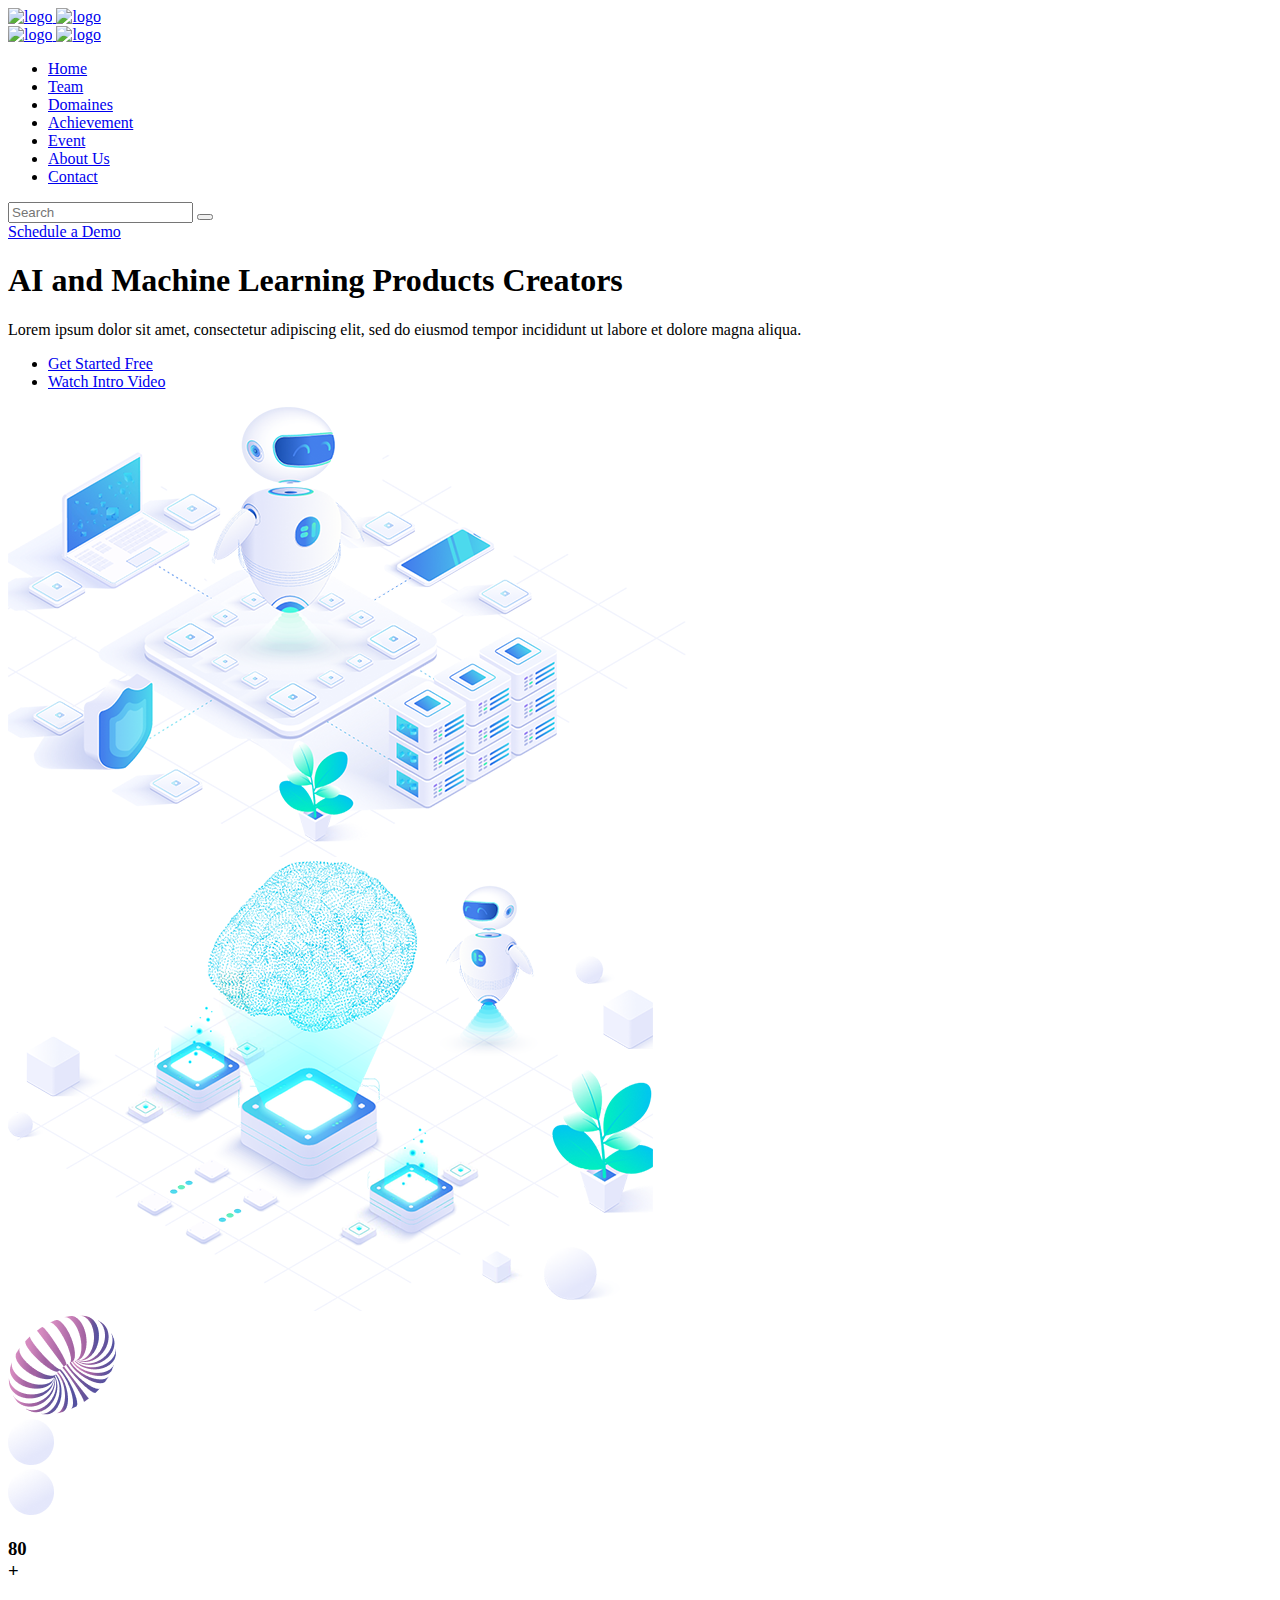
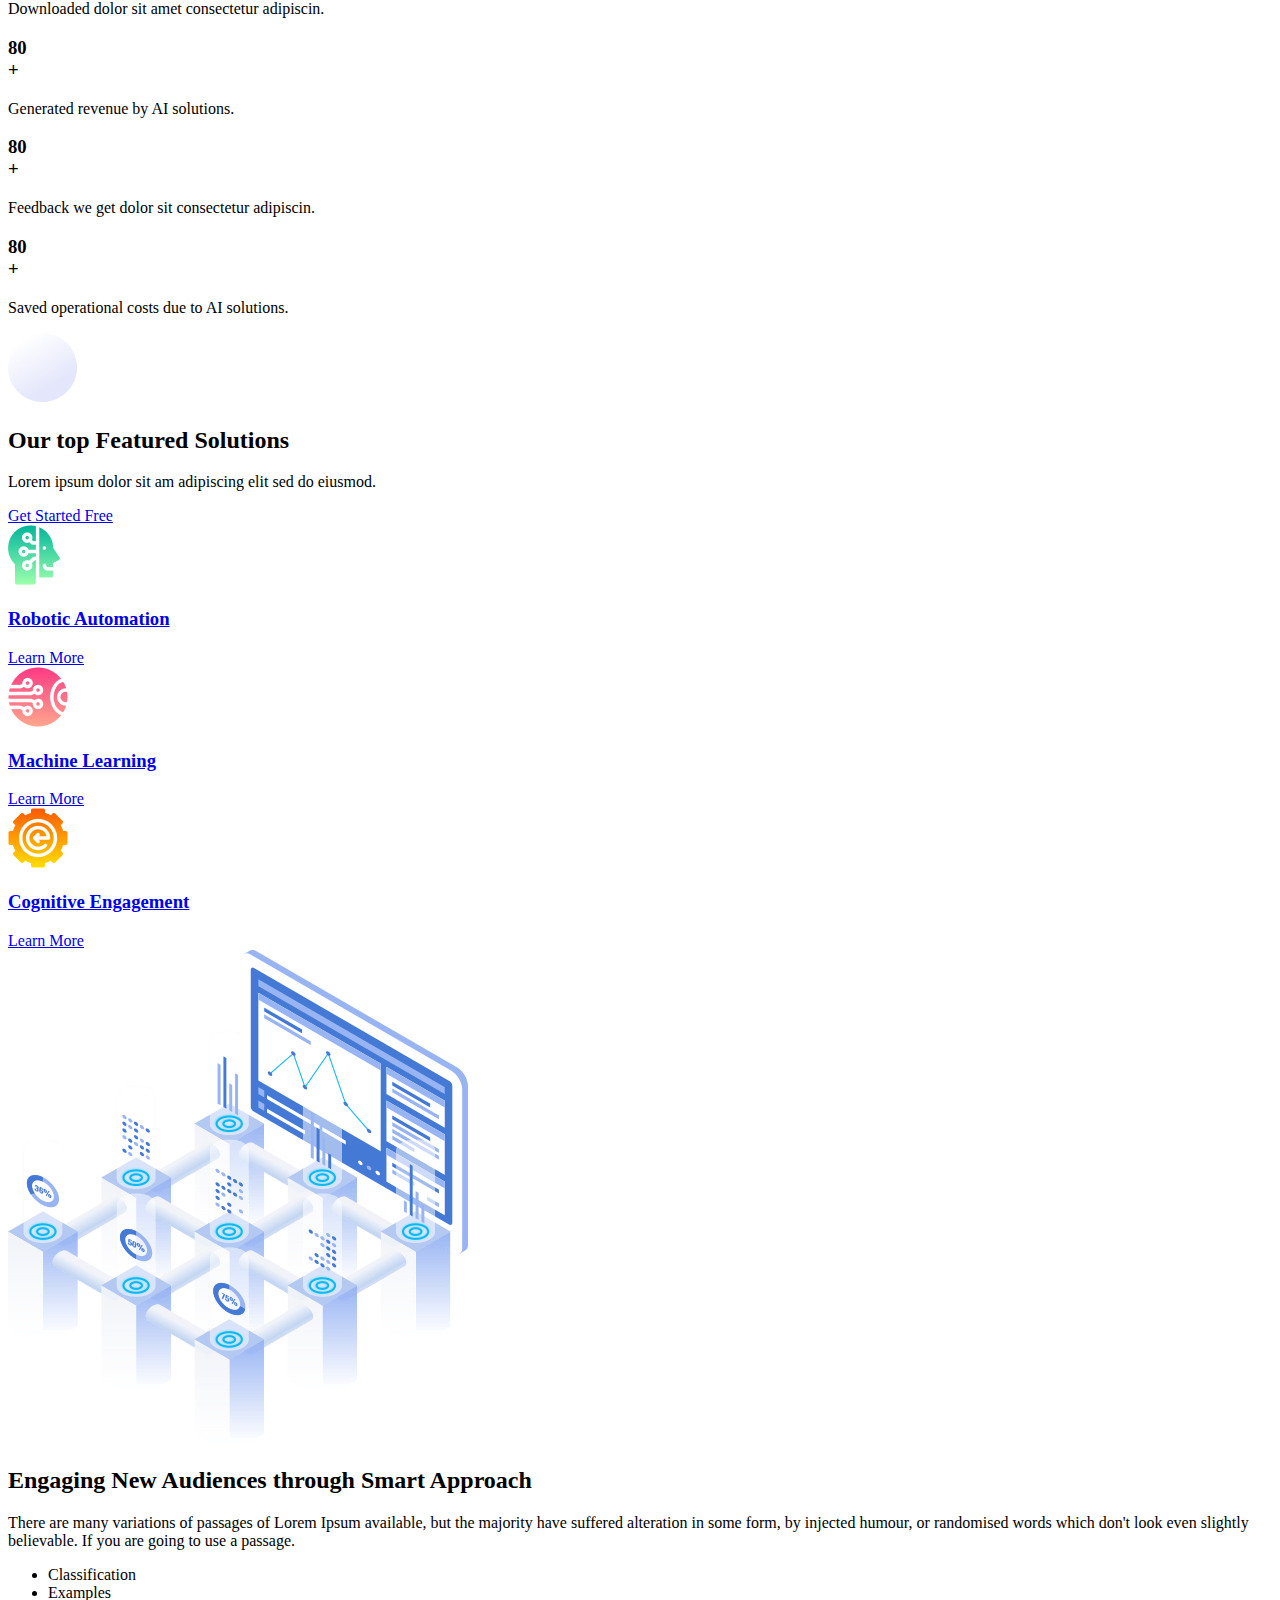
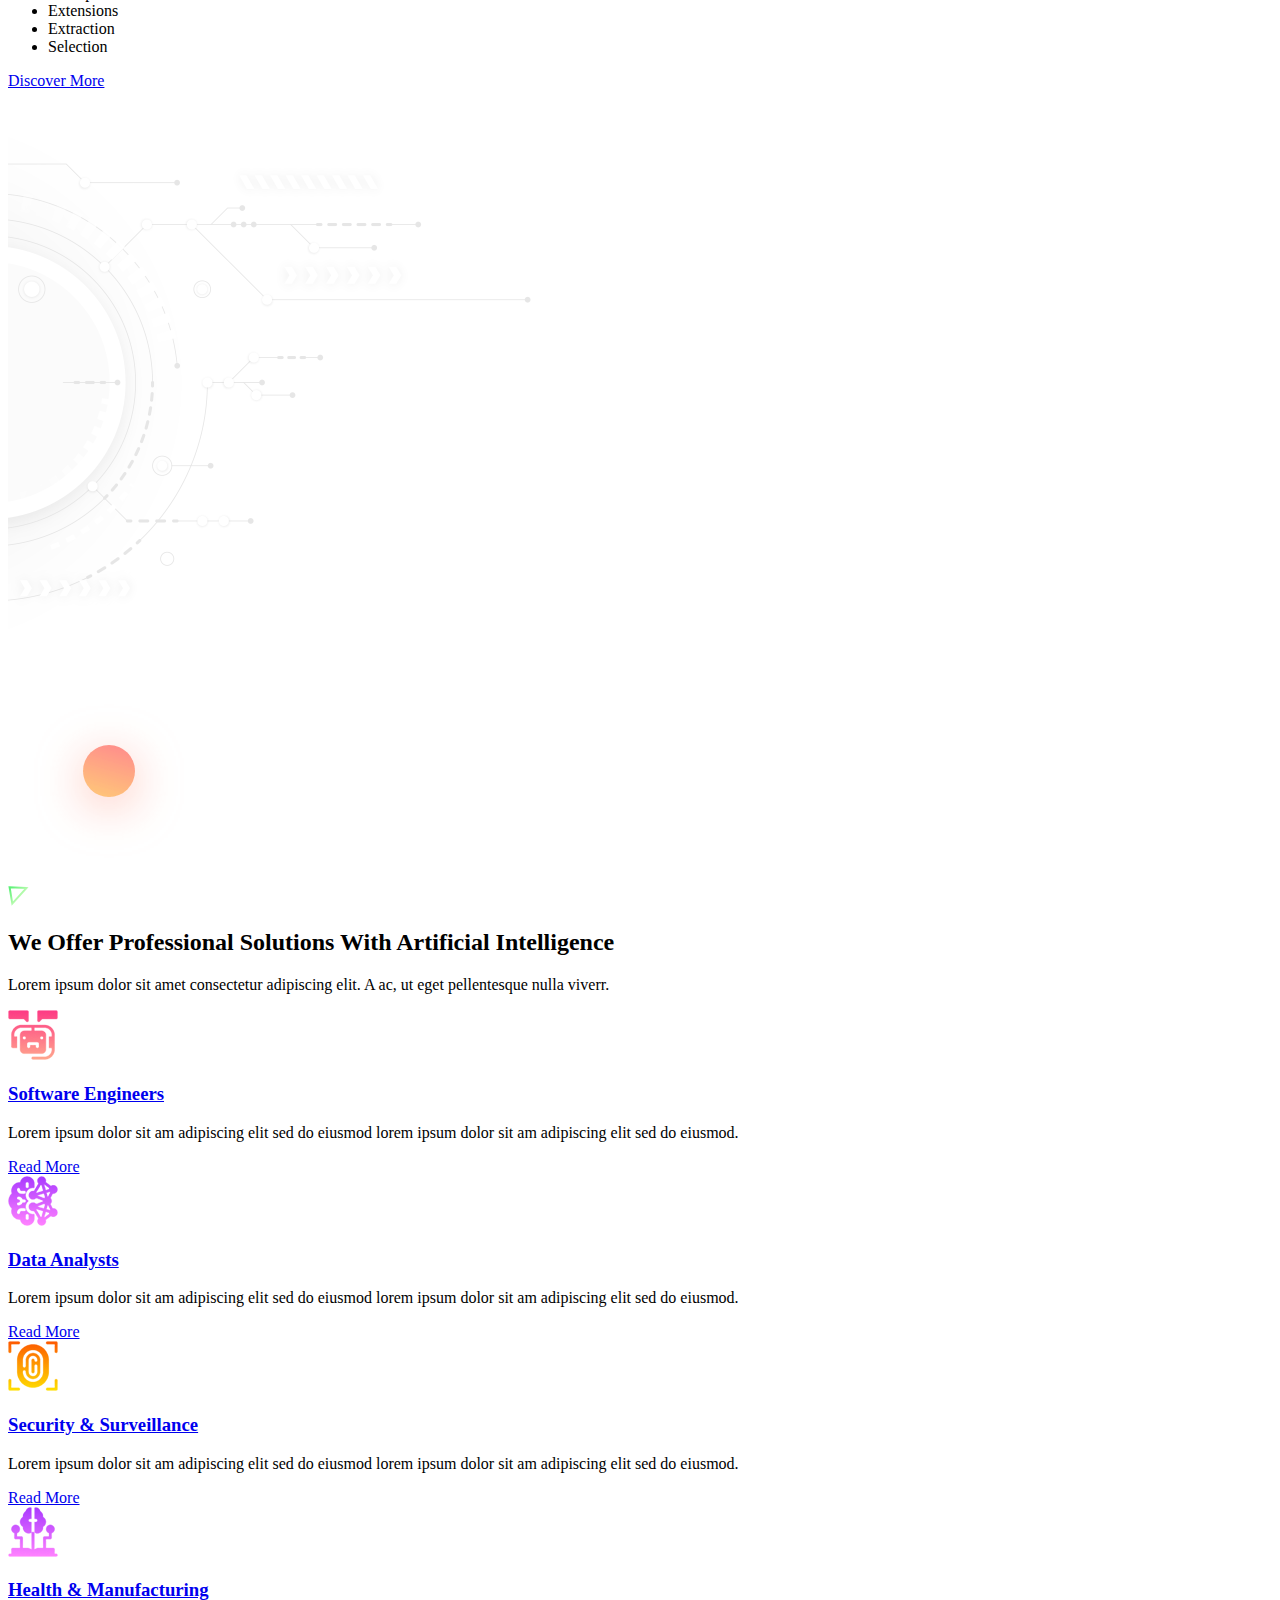
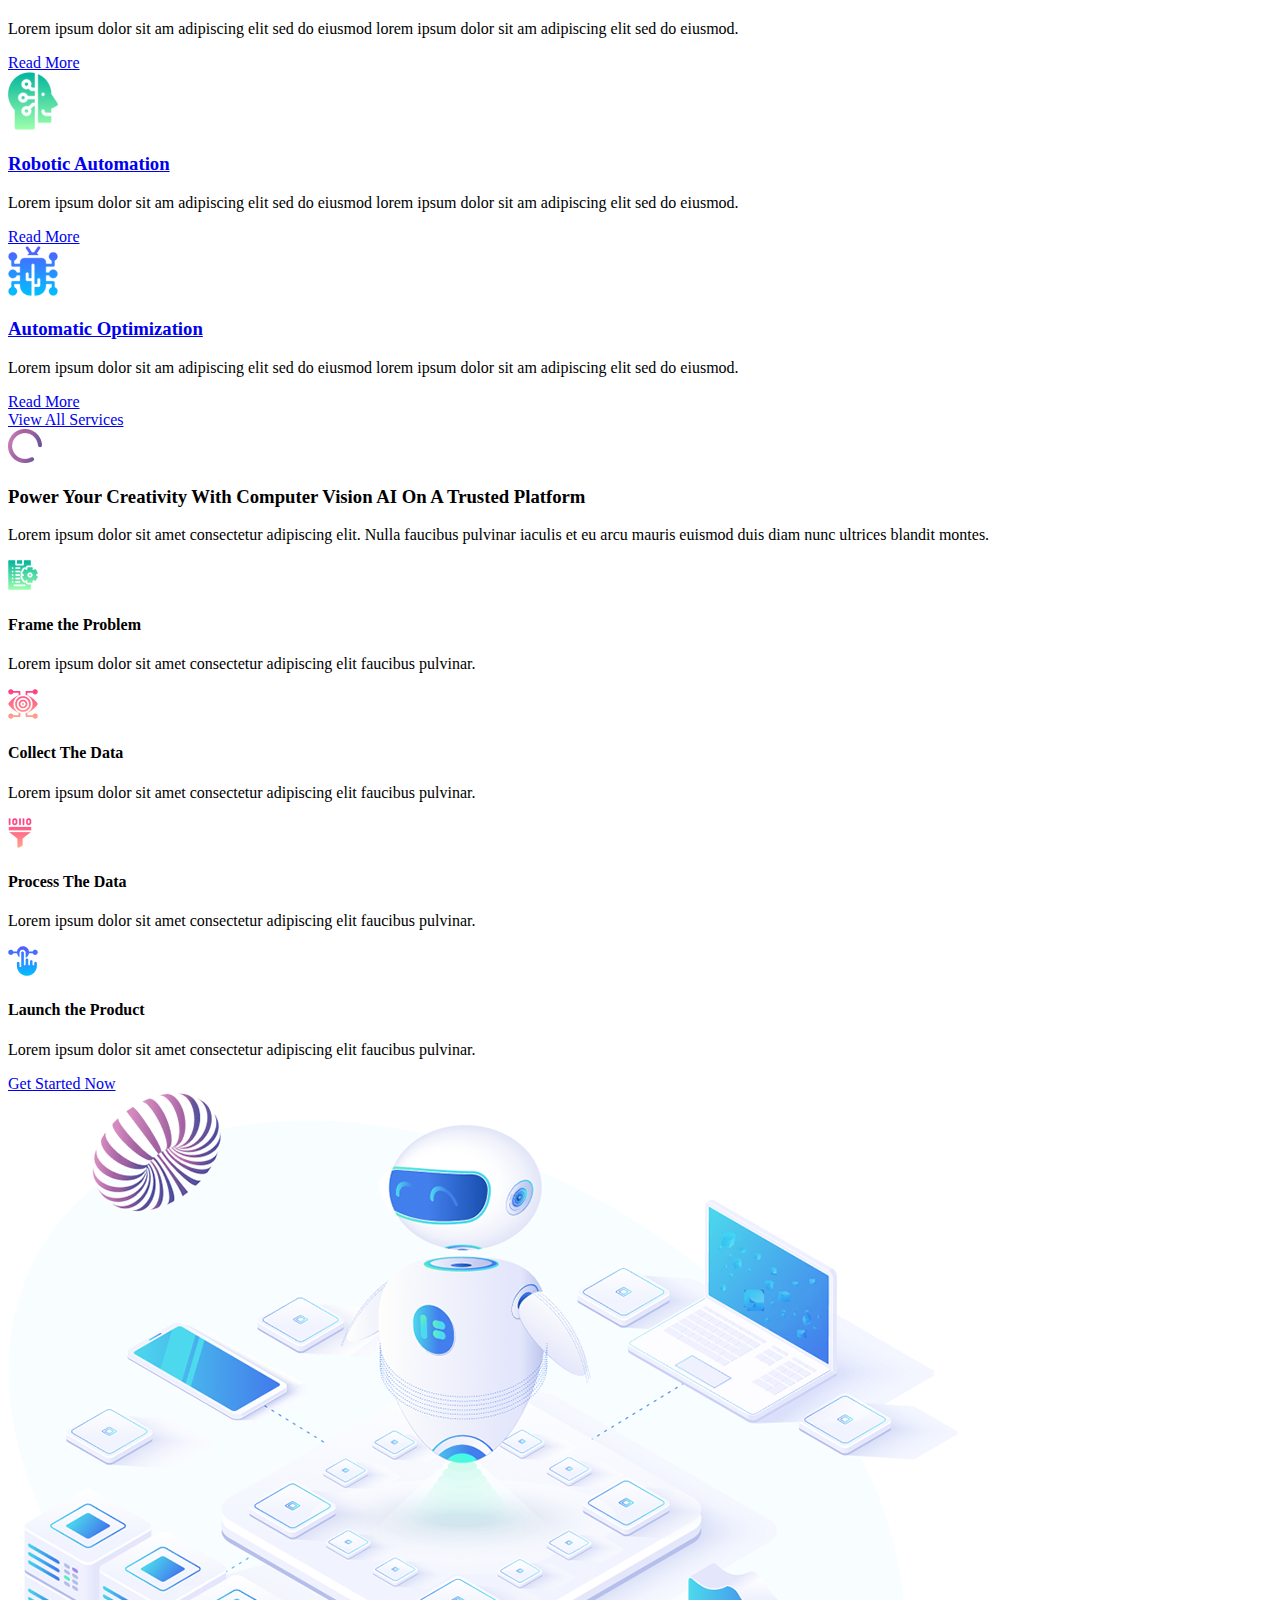
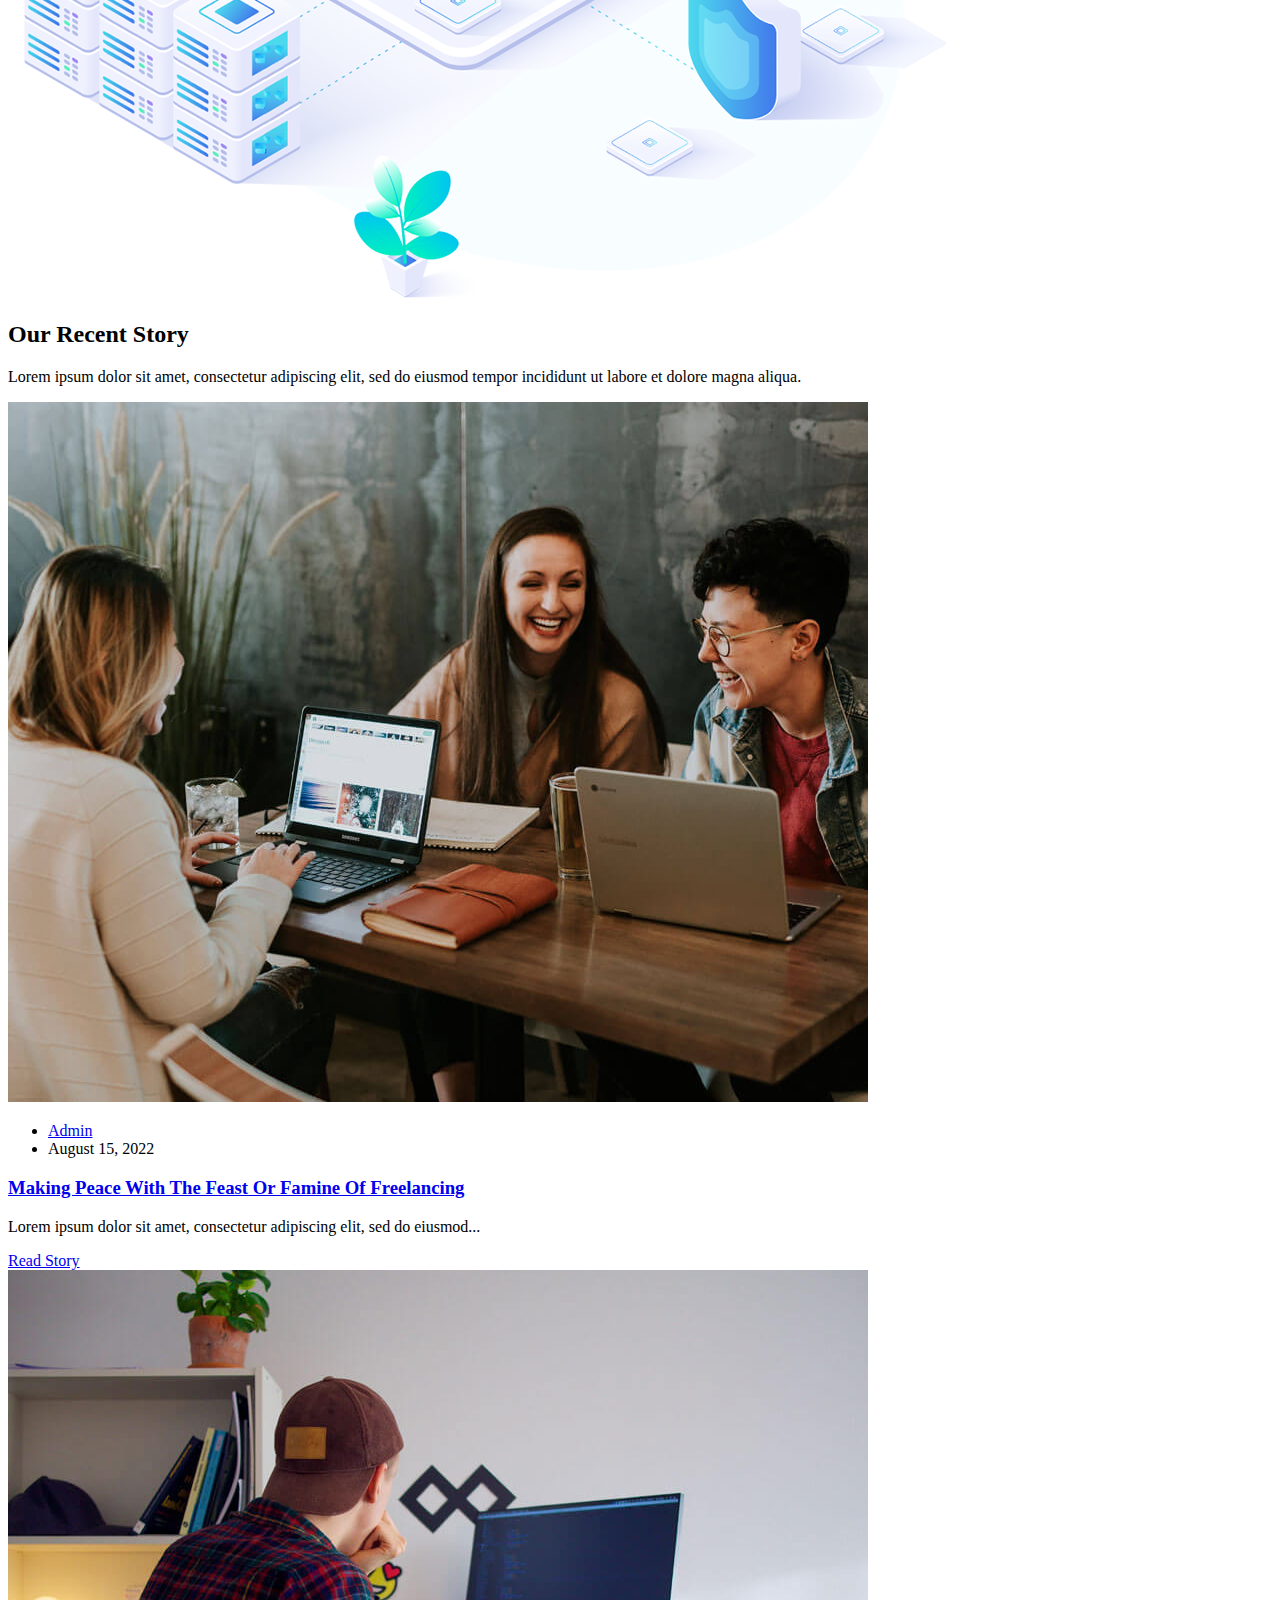
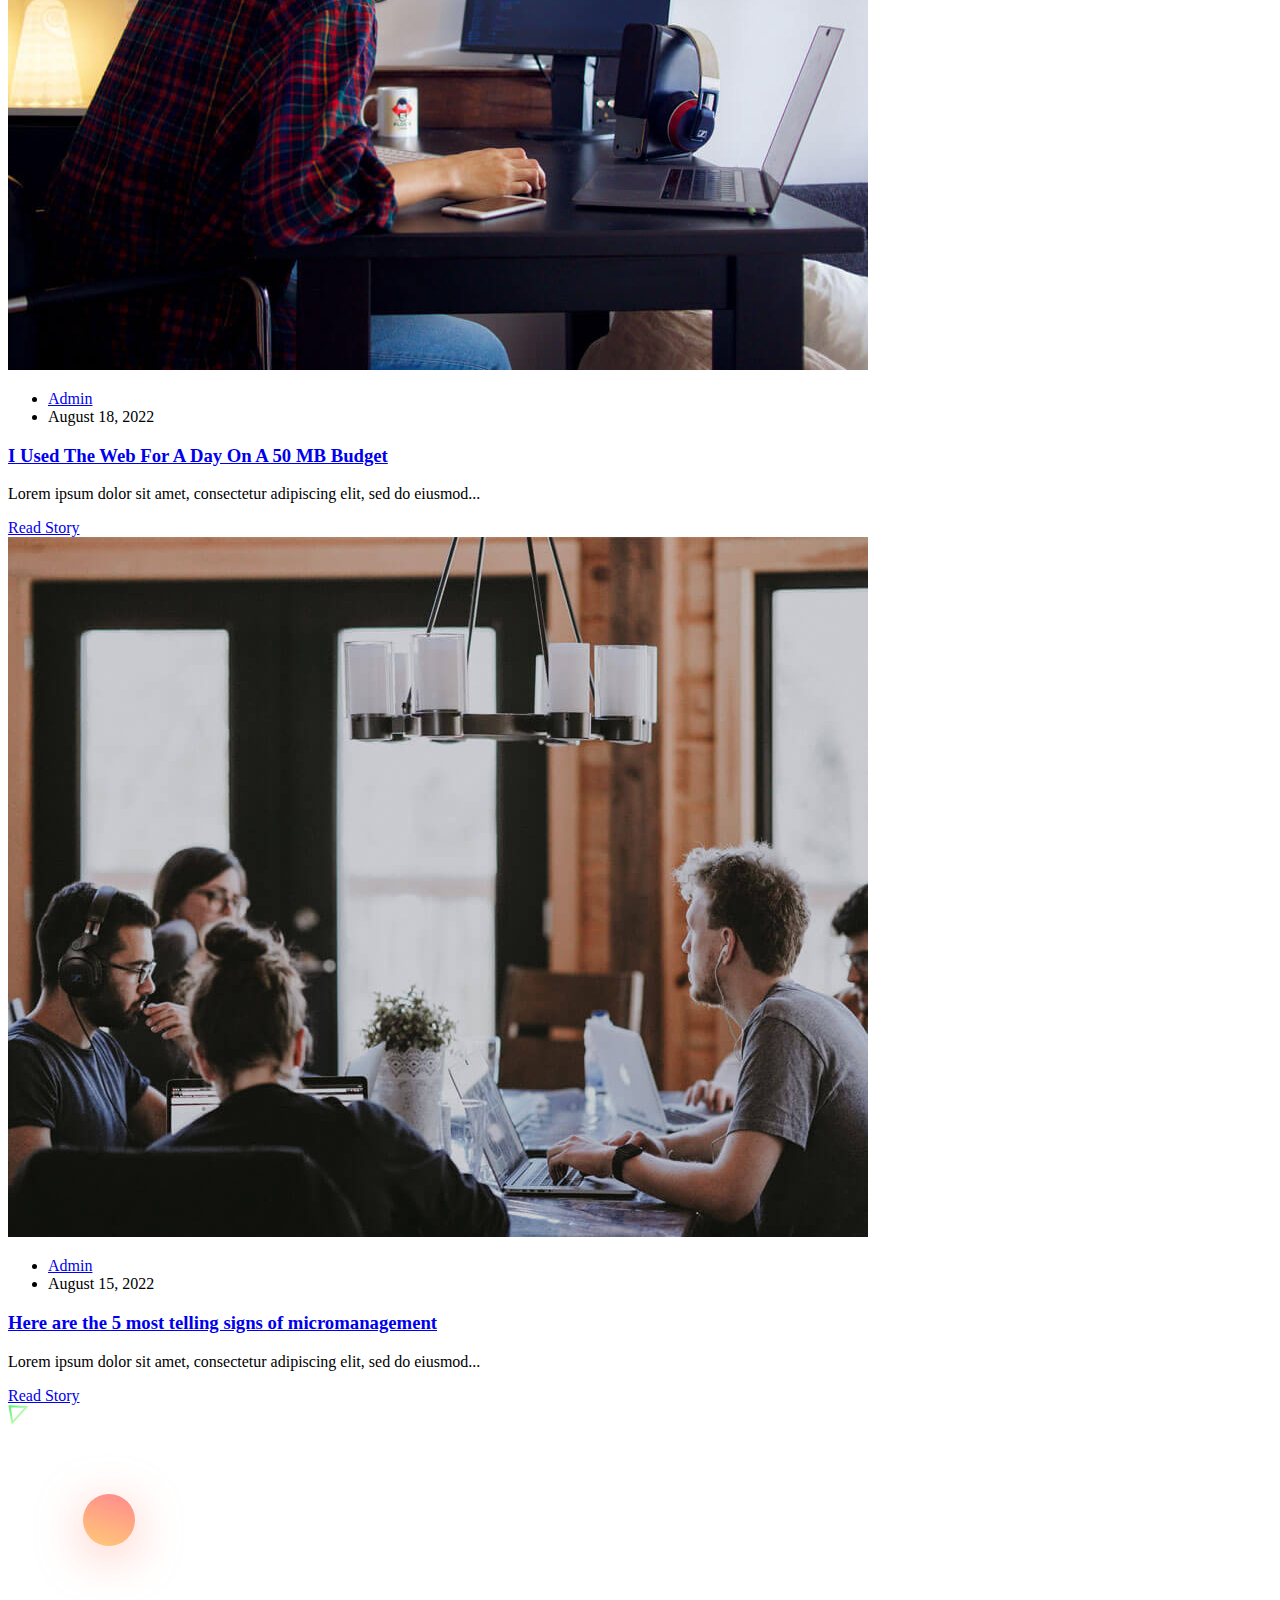
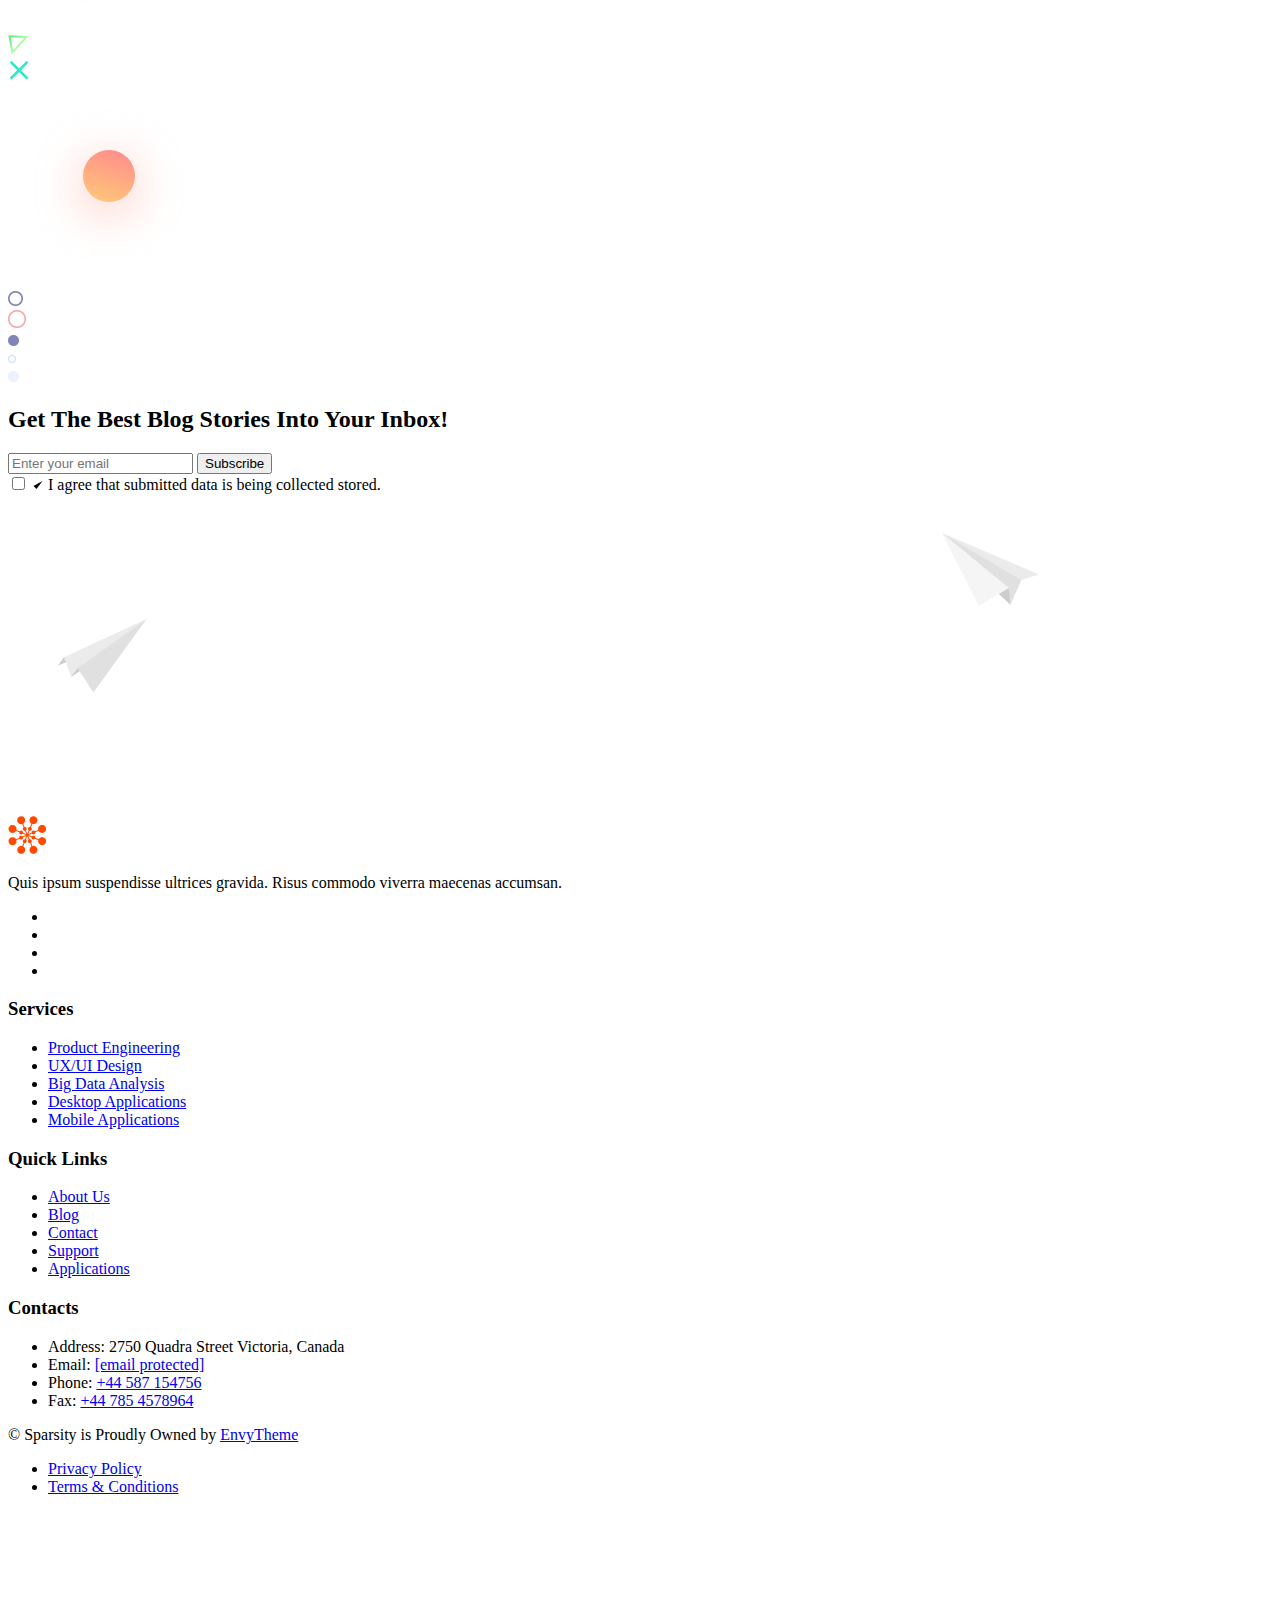
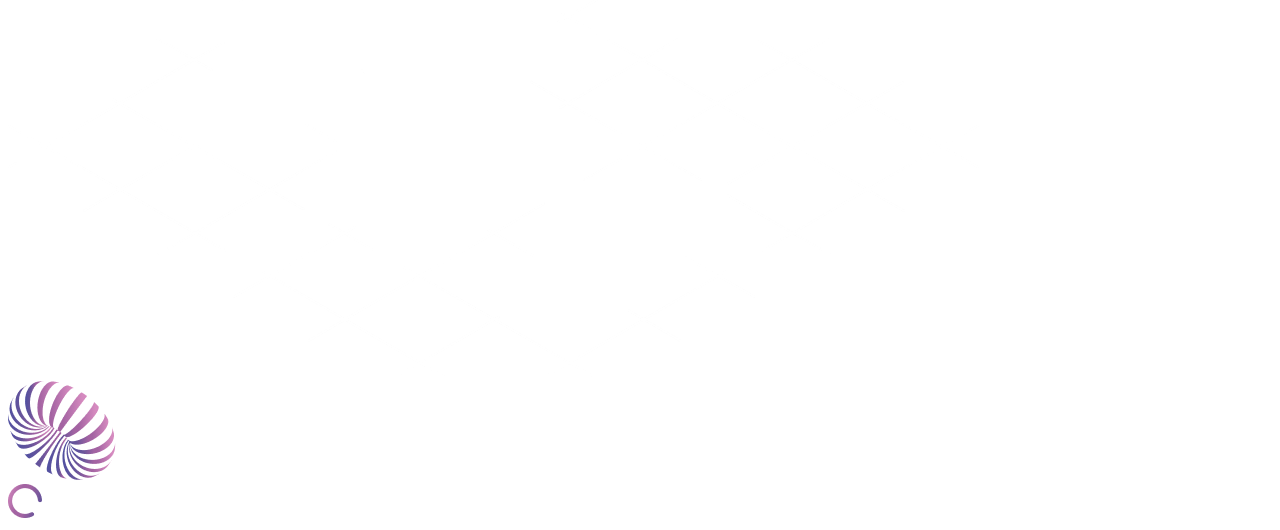
==== index.html @ ee87c50d "update" ====
<!doctype html>
<html lang="zxx">

<!-- Mirrored from templates.envytheme.com/sparsity/default/index-6.html by HTTrack Website Copier/3.x [XR&CO'2014], Sun, 22 Jan 2023 15:29:57 GMT -->

<head>
    <!-- Required meta tags -->
    <meta charset="utf-8">
    <meta name="viewport" content="width=device-width, initial-scale=1, shrink-to-fit=no">

    <!-- Links of CSS files -->
    <link rel="stylesheet" href="/Brain-Community//Brain-Community/assets/css/bootstrap.min.css">
    <link rel="stylesheet" href="/Brain-Community//Brain-Community/assets/css/animate.min.css">
    <link rel="stylesheet" href="/Brain-Community//Brain-Community/assets/css/fontawesome.min.css">
    <link rel="stylesheet" href="/Brain-Community//Brain-Community/assets/css/magnific-popup.min.css">
    <link rel="stylesheet" href="/Brain-Community//Brain-Community/assets/css/owl.carousel.min.css">
    <link rel="stylesheet" href="/Brain-Community//Brain-Community/assets/css/owl.theme.default.min.css">
    <link rel="stylesheet" href="/Brain-Community//Brain-Community/assets/css/odometer.min.css">
    <link rel="stylesheet" href="/Brain-Community//Brain-Community/assets/css/nice-select.min.css">
    <link rel="stylesheet" href="/Brain-Community//Brain-Community/assets/css/flaticon.css">
    <link rel="stylesheet" href="/Brain-Community//Brain-Community/assets/css/meanmenu.min.css">
    <link rel="stylesheet" href="/Brain-Community//Brain-Community/assets/css/style.css">
    <link rel="stylesheet" href="/Brain-Community//Brain-Community/assets/css/responsive.css">

    <title>Sparsity - AI & Machine Learning Startups Bootstrap 5 Template</title>

    <link rel="icon" type="image/png" href="/Brain-Community//Brain-Community/assets/img/favicon.png">
</head>

<body>

    <!-- Preloader -->
    <div class="preloader">
        <div class="loader">
            <div class="loader-outter"></div>
            <div class="loader-inner"></div>
        </div>
    </div>
    <!-- End Preloader -->

    <!-- Start Topbar Wrap Area -->
    <div class="navbar-area navbar-style-two">
        <div class="sparsity-responsive-nav">
            <div class="container">
                <div class="sparsity-responsive-menu">
                    <div class="logo">
                        <a href="/Brain-Community/">
                            <img src="/Brain-Community/assets/img/white-logo.png" class="main-logo" alt="logo">
                            <img src="/Brain-Community/assets/img/black-logo.png" class="optional-logo" alt="logo">
                        </a>
                    </div>
                </div>
            </div>
        </div>

        <div class="sparsity-nav">
            <div class="container">
                <nav class="navbar navbar-expand-md navbar-light">
                    <a class="navbar-brand" href="/Brain-Community/">
                        <img src="/Brain-Community/assets/img/white-logo.png" class="main-logo" alt="logo">
                        <img src="/Brain-Community/assets/img/black-logo.png" class="optional-logo" alt="logo">
                    </a>

                    <div class="collapse navbar-collapse mean-menu" id="navbarSupportedContent">
                        <ul class="navbar-nav">
                            <li class="nav-item"><a href="/Brain-Community//Brain-Community/index.html"
                                    class="nav-link">Home <i class="fas fa-chevron-down"></i></a>
                                <!--
                                            <ul class="dropdown-menu">
                                                <li class="nav-item"><a href="/Brain-Community/index-2.html" class="nav-link">Home Demo - 1</a></li>
    
                                                <li class="nav-item"><a href="/Brain-Community/index-3.html" class="nav-link">Home Demo - 2</a></li>
    
                                                <li class="nav-item"><a href="/Brain-Community/index-4.html" class="nav-link">Home Demo - 3</a></li>
    
                                                <li class="nav-item"><a href="/Brain-Community/index-5.html" class="nav-link">Home Demo - 4</a></li>
    
                                                <li class="nav-item"><a href="/Brain-Community/index-6.html" class="nav-link">Home Demo - 5</a></li>
    
                                                <li class="nav-item"><a href="/Brain-Community/index-7.html" class="nav-link">Home Demo - 6</a></li>
    
                                                <li class="nav-item"><a href="/Brain-Community/index-8.html" class="nav-link">Home Demo - 7</a></li>
    
                                                <li class="nav-item"><a href="/Brain-Community/index-9.html" class="nav-link">Home Demo - 8</a></li>
                                            </ul>
                                        -->
                            </li>
                            <li class="nav-item"><a href="/Brain-Community//Brain-Community/team.html"
                                    class="nav-link">Team</a></li>
                            <!--                                
     
                                            <li class="nav-item"><a href="/Brain-Community/#" class="nav-link">Pages <i class="fas fa-chevron-down"></i></a>
                                                <ul class="dropdown-menu">
                                                
    
                                                    <li class="nav-item"><a href="/Brain-Community/team.html" class="nav-link">Team</a></li>
    
                                                    <li class="nav-item"><a href="/Brain-Community/pricing.html" class="nav-link">Pricing</a></li>
    
                                                    <li class="nav-item"><a href="/Brain-Community/feedback.html" class="nav-link">Feedback</a></li>
    
                                                    <li class="nav-item"><a href="/Brain-Community/partner.html" class="nav-link">Partner</a></li>
    
                                                    <li class="nav-item"><a href="/Brain-Community/error-404.html" class="nav-link">404 Error</a></li>
    
                                                    <li class="nav-item"><a href="/Brain-Community/coming-soon.html" class="nav-link">Coming Soon</a></li>
    
                                                    <li class="nav-item"><a href="/Brain-Community/faq.html" class="nav-link">FAQ</a></li>
                                                </ul>
                                            </li>
                                        -->
                            <li class="nav-item"><a href="/Brain-Community//Brain-Community/services-1.html"
                                    class="nav-link">Domaines <i class="fas fa-chevron-down"></i></a>
                                <!--                                    
                                                <ul class="dropdown-menu">
                                                    <li class="nav-item"><a href="/Brain-Community/services-1.html" class="nav-link">Services Style One</a></li>
    
                                                    <li class="nav-item"><a href="/Brain-Community/services-2.html" class="nav-link">Services Style Two</a></li>
    
                                                    <li class="nav-item"><a href="/Brain-Community/services-3.html" class="nav-link">Services Style Three</a></li>
    
                                                    <li class="nav-item"><a href="/Brain-Community/services-4.html" class="nav-link">Services Style Four</a></li>
    
                                                    <li class="nav-item"><a href="/Brain-Community/single-services.html" class="nav-link">Services Details</a></li>
                                                </ul>
                                            -->
                            </li>
                            <!--    
    
                                    <li class="nav-item"><a href="/Brain-Community/#" class="nav-link">Projects <i class="fas fa-chevron-down"></i></a>
                                        <ul class="dropdown-menu">
                                            <li class="nav-item"><a href="/Brain-Community/projects.html" class="nav-link">Projects</a></li>
    
                                            <li class="nav-item"><a href="/Brain-Community/single-projects.html" class="nav-link">Projects Details</a></li>
                                        </ul>
                                    </li>
                                   <li class="nav-item"><a href="/Brain-Community/#" class="nav-link">Shop <i class="fas fa-chevron-down"></i></a>
                                        <ul class="dropdown-menu">
                                            <li class="nav-item"><a href="/Brain-Community/shop.html" class="nav-link">Shop</a></li>
    
                                            <li class="nav-item"><a href="/Brain-Community/single-product.html" class="nav-link">Single Products</a></li>
    
                                            <li class="nav-item"><a href="/Brain-Community/cart.html" class="nav-link">Cart</a></li>
    
                                            <li class="nav-item"><a href="/Brain-Community/checkout.html" class="nav-link">Checkout</a></li>
                                        </ul>
                                    </li>
                                    -->

                            <li class="nav-item"><a href="/Brain-Community/Réalisation.html"
                                    class="nav-link active">Achievement <i class="fas fa-chevron-down"></i></a>
                                <!--    
                                                <ul class="dropdown-menu">
                                                    <li class="nav-item"><a href="/Brain-Community/blog-1.html" class="nav-link active">Blog Grid</a></li>
    
                                                    <li class="nav-item"><a href="/Brain-Community/blog-2.html" class="nav-link">Blog Right Sidebar</a></li>
    
                                                    <li class="nav-item"><a href="/Brain-Community/single-blog.html" class="nav-link">Blog Details</a></li>
                                                </ul>
                                             -->
                            </li>
                            <li class="nav-item"><a href="/Brain-Community/evenement.html" class="nav-link active">Event
                                    <i class="fas fa-chevron-down"></i></a>
                                <!--    
                                            <ul class="dropdown-menu">
                                                <li class="nav-item"><a href="/Brain-Community/blog-1.html" class="nav-link active">Blog Grid</a></li>
    
                                                <li class="nav-item"><a href="/Brain-Community/blog-2.html" class="nav-link">Blog Right Sidebar</a></li>
    
                                                <li class="nav-item"><a href="/Brain-Community/single-blog.html" class="nav-link">Blog Details</a></li>
                                            </ul>
                                         -->
                            </li>
                            <li class="nav-item">
                                <a href="/Brain-Community/about-1.html" class="nav-link">About Us</a>
                                <!-- 
                                           <ul class="dropdown-menu">
                                                <li class="nav-item"><a href="/Brain-Community/about-1.html" class="nav-link">About Us 1</a></li>
    
                                                <li class="nav-item"><a href="/Brain-Community/about-2.html" class="nav-link">About Us 2</a></li>
                                            </ul>
                                        -->
                            </li>
                            <li class="nav-item"><a href="/Brain-Community/contact.html" class="nav-link">Contact</a>
                            </li>
                        </ul>

                        <div class="others-options">
                            <a href="/Brain-Community/cart.html" class="cart-btn"><i
                                    class="flaticon-commerce-and-shopping"></i></a>

                            <div class="option-item"><i class="search-btn flaticon-search"></i>
                                <i class="close-btn fas fa-times"></i>

                                <div class="search-overlay search-popup">
                                    <div class='search-box'>
                                        <form class="search-form">
                                            <input class="search-input" name="search" placeholder="Search" type="text">

                                            <button class="search-button" type="submit"><i
                                                    class="fas fa-search"></i></button>
                                        </form>
                                    </div>
                                </div>
                            </div>

                            <a href="/Brain-Community/contact.html" class="btn btn-primary">Schedule a Demo</a>
                        </div>
                    </div>
                </nav>
            </div>
        </div>
    </div>
    <!-- End Navbar Area -->

    <!-- Start AI Main Banner Area -->
    <div class="ai-main-banner-area">
        <div class="container-fluid">
            <div class="ai-main-banner-content">
                <h1>AI and Machine <span>Learning</span> Products Creators</h1>
                <p>Lorem ipsum dolor sit amet, consectetur adipiscing elit, sed do eiusmod tempor incididunt ut labore
                    et dolore magna aliqua.</p>

                <ul class="banner-btn">
                    <li>
                        <a href="/Brain-Community/contact.html" class="btn btn-primary">Get Started Free</a>
                    </li>
                    <li>
                        <a href="/Brain-Community/https://www.youtube.com/watch?v=bk7McNUjWgw"
                            class="video-btn popup-youtube">
                            <i class="flaticon-play-button"></i>
                            Watch Intro Video
                        </a>
                    </li>
                </ul>
            </div>
        </div>

        <div class="ai-main-banner-image">
            <img src="assets/img/home-six/banner/main1.png" class="wow animate__animated animate__fadeInUp"
                data-wow-delay="1s" alt="image">
            <div class="circle-shape"></div>
        </div>
        <div class="ai-main-banner-image right-image">
            <img src="assets/img/home-six/banner/main2.png" class="wow animate__animated animate__fadeInUp"
                data-wow-delay="1s" alt="image">
            <div class="circle-shape"></div>
        </div>

        <div class="ai-main-banner-shape-1">
            <img src="assets/img/home-six/banner/shape-1.png" alt="image">
        </div>
        <div class="ai-main-banner-shape-2">
            <img src="assets/img/home-six/banner/shape-2.png" alt="image">
        </div>
        <div class="ai-main-banner-shape-3">
            <img src="assets/img/home-six/banner/shape-2.png" alt="image">
        </div>
    </div>
    <!-- End AI Main Banner Area -->

    <!-- Start Fun Facts Wrap Area -->
    <section class="fun-facts-wrap-area">
        <div class="container">
            <div class="fun-facts-wrap-area-inner-box pt-100 pb-70">
                <div class="row justify-content-center">
                    <div class="col-lg-3 col-6 col-sm-3 col-md-3">
                        <div class="single-funfacts-card">
                            <h3><span class="odometer" data-count="5000">00</span><span class="sign-icon">+</span></h3>
                            <p>Downloaded dolor sit amet consectetur adipiscin.</p>
                        </div>
                    </div>

                    <div class="col-lg-3 col-6 col-sm-3 col-md-3">
                        <div class="single-funfacts-card">
                            <h3><span class="odometer" data-count="3000">00</span><span class="sign-icon">+</span></h3>
                            <p>Generated revenue by AI solutions.</p>
                        </div>
                    </div>

                    <div class="col-lg-3 col-6 col-sm-3 col-md-3">
                        <div class="single-funfacts-card">
                            <h3><span class="odometer" data-count="500">00</span><span class="sign-icon">+</span></h3>
                            <p>Feedback we get dolor sit consectetur adipiscin.</p>
                        </div>
                    </div>

                    <div class="col-lg-3 col-6 col-sm-3 col-md-3">
                        <div class="single-funfacts-card">
                            <h3><span class="odometer" data-count="100">00</span><span class="sign-icon">+</span></h3>
                            <p>Saved operational costs due to AI solutions.</p>
                        </div>
                    </div>
                </div>
            </div>
        </div>

        <div class="fun-facts-wrap-shape">
            <img src="assets/img/home-six/fun-facts-shape.png" alt="image">
        </div>
    </section>
    <!-- End Fun Facts Area -->

    <!-- Start Top Featured Area -->
    <div class="top-featured-area pt-100 pb-70">
        <div class="container">
            <div class="row justify-content-center">
                <div class="col-lg-3 col-sm-6">
                    <div class="top-featured-content">
                        <h2>Our top <span>Featured</span> Solutions</h2>
                        <p>Lorem ipsum dolor sit am adipiscing elit sed do eiusmod.</p>

                        <div class="featured-btn">
                            <a href="/Brain-Community/contact.html" class="btn btn-primary">Get Started Free</a>
                        </div>
                    </div>
                </div>

                <div class="col-lg-3 col-sm-6">
                    <div class="top-featured-card text-center">
                        <div class="image-icon">
                            <img src="assets/img/home-six/featured/icon1.png" alt="icon">
                        </div>
                        <h3>
                            <a href="/Brain-Community/single-services.html">Robotic Automation</a>
                        </h3>
                        <a href="/Brain-Community/single-services.html" class="learn-btn">Learn More</a>
                    </div>
                </div>

                <div class="col-lg-3 col-sm-6">
                    <div class="top-featured-card text-center">
                        <div class="image-icon">
                            <img src="assets/img/home-six/featured/icon2.png" alt="icon">
                        </div>
                        <h3>
                            <a href="/Brain-Community/single-services.html">Machine Learning</a>
                        </h3>
                        <a href="/Brain-Community/single-services.html" class="learn-btn">Learn More</a>
                    </div>
                </div>

                <div class="col-lg-3 col-sm-6">
                    <div class="top-featured-card text-center">
                        <div class="image-icon">
                            <img src="assets/img/home-six/featured/icon3.png" alt="icon">
                        </div>
                        <h3>
                            <a href="/Brain-Community/single-services.html">Cognitive Engagement</a>
                        </h3>
                        <a href="/Brain-Community/single-services.html" class="learn-btn">Learn More</a>
                    </div>
                </div>
            </div>
        </div>
    </div>
    <!-- End Top Featured Area -->

    <!-- Start AI About Area -->
    <!--
            <div class="ai-about-area pb-100">
            <div class="container">
                <div class="row align-items-center">
                    <div class="col-lg-6 col-md-12">
                        <div class="ai-about-image">
                            <img src="assets/img/home-six/about.png" alt="image">
                        </div>
                    </div>

                    <div class="col-lg-6 col-md-12">
                        <div class="ai-about-content">
                            <h3>Analysis And Deep <span>Machine</span> Learning Provider With Ai Solution</h3>
                            <p>Lorem ipsum dolor sit amet consectetur adipiscing elit nulla faucibus pulvinar iaculis et eu arcu mauris euismod duis diam nunc ultrices blandit montes quis.</p>

                            <ul class="about-list">
                                <li><i class="fa-solid fa-check"></i> The Most Personalized Object Detection</li>
                                <li><i class="fa-solid fa-check"></i> We Create The Most Realistic AI</li>
                                <li><i class="fa-solid fa-check"></i> Innovative Machine Learning Products</li>
                            </ul>
                            <div class="about-btn">
                                <a href="/Brain-Community/about-1.html" class="btn btn-primary">Learn More</a>
                            </div>
                        </div>
                    </div>
                </div>
            </div>
        </div>
    -->
    <section class="about-area pt-0 ptb-110">
        <div class="container">
            <div class="row align-items-center">
                <div class="col-lg-6 col-md-12">
                    <div class="about-img">
                        <img src="assets/img/about/3.png" alt="image">
                    </div>
                </div>

                <div class="col-lg-6 col-md-12">
                    <div class="about-content">
                        <h2>Engaging New Audiences through Smart Approach</h2>
                        <p>There are many variations of passages of Lorem Ipsum available, but the majority have
                            suffered alteration in some form, by injected humour, or randomised words which don't look
                            even slightly believable. If you are going to use a passage.</p>

                        <ul class="features-list">
                            <li><span><i class="flaticon-tick"></i> Classification</span></li>
                            <li><span><i class="flaticon-tick"></i> Examples</span></li>
                            <li><span><i class="flaticon-tick"></i> Extensions</span></li>
                            <li><span><i class="flaticon-tick"></i> Extraction</span></li>
                            <li><span><i class="flaticon-tick"></i> Selection</span></li>
                        </ul>

                        <a href="/Brain-Community/#" class="btn btn-primary">Discover More</a>
                    </div>
                </div>
            </div>
        </div>

        <div class="shape-img1"><img src="assets/img/shape/1.png" alt="image"></div>
        <div class="shape-img3"><img src="assets/img/shape/3.png" alt="image"></div>
        <div class="shape-img4"><img src="assets/img/shape/4.svg" alt="image"></div>
    </section>

    <!-- End AI About Area -->

    <!-- Start AI Services Area -->
    <section class="ai-services-area pt-100 pb-100">
        <div class="container">
            <div class="section-title with-underline-text">
                <h2>We Offer Professional <b>Solutions</b> With Artificial Intelligence</h2>
                <p>Lorem ipsum dolor sit amet consectetur adipiscing elit. A ac, ut eget pellentesque nulla viverr.</p>
            </div>

            <div class="row justify-content-center">
                <div class="col-lg-4 col-md-6 col-sm-6">
                    <div class="single-services-card">
                        <div class="image-icon">
                            <img src="assets/img/home-six/services/icon1.png" alt="icon">
                        </div>
                        <h3>
                            <a href="/Brain-Community/single-services.html">Software Engineers</a>
                        </h3>
                        <p>Lorem ipsum dolor sit am adipiscing elit sed do eiusmod lorem ipsum dolor sit am adipiscing
                            elit sed do eiusmod.</p>
                        <a href="/Brain-Community/single-services.html" class="read-btn">Read More</a>
                    </div>
                </div>

                <div class="col-lg-4 col-md-6 col-sm-6">
                    <div class="single-services-card">
                        <div class="image-icon bg-two">
                            <img src="assets/img/home-six/services/icon2.png" alt="icon">
                        </div>
                        <h3>
                            <a href="/Brain-Community/single-services.html">Data Analysts</a>
                        </h3>
                        <p>Lorem ipsum dolor sit am adipiscing elit sed do eiusmod lorem ipsum dolor sit am adipiscing
                            elit sed do eiusmod.</p>
                        <a href="/Brain-Community/single-services.html" class="read-btn">Read More</a>
                    </div>
                </div>

                <div class="col-lg-4 col-md-6 col-sm-6">
                    <div class="single-services-card">
                        <div class="image-icon bg-three">
                            <img src="assets/img/home-six/services/icon3.png" alt="icon">
                        </div>
                        <h3>
                            <a href="/Brain-Community/single-services.html">Security & Surveillance</a>
                        </h3>
                        <p>Lorem ipsum dolor sit am adipiscing elit sed do eiusmod lorem ipsum dolor sit am adipiscing
                            elit sed do eiusmod.</p>
                        <a href="/Brain-Community/single-services.html" class="read-btn">Read More</a>
                    </div>
                </div>

                <div class="col-lg-4 col-md-6 col-sm-6">
                    <div class="single-services-card">
                        <div class="image-icon bg-four">
                            <img src="assets/img/home-six/services/icon4.png" alt="icon">
                        </div>
                        <h3>
                            <a href="/Brain-Community/single-services.html">Health & Manufacturing</a>
                        </h3>
                        <p>Lorem ipsum dolor sit am adipiscing elit sed do eiusmod lorem ipsum dolor sit am adipiscing
                            elit sed do eiusmod.</p>
                        <a href="/Brain-Community/single-services.html" class="read-btn">Read More</a>
                    </div>
                </div>

                <div class="col-lg-4 col-md-6 col-sm-6">
                    <div class="single-services-card">
                        <div class="image-icon bg-five">
                            <img src="assets/img/home-six/services/icon5.png" alt="icon">
                        </div>
                        <h3>
                            <a href="/Brain-Community/single-services.html">Robotic Automation</a>
                        </h3>
                        <p>Lorem ipsum dolor sit am adipiscing elit sed do eiusmod lorem ipsum dolor sit am adipiscing
                            elit sed do eiusmod.</p>
                        <a href="/Brain-Community/single-services.html" class="read-btn">Read More</a>
                    </div>
                </div>

                <div class="col-lg-4 col-md-6 col-sm-6">
                    <div class="single-services-card">
                        <div class="image-icon bg-six">
                            <img src="assets/img/home-six/services/icon6.png" alt="icon">
                        </div>
                        <h3>
                            <a href="/Brain-Community/single-services.html">Automatic Optimization</a>
                        </h3>
                        <p>Lorem ipsum dolor sit am adipiscing elit sed do eiusmod lorem ipsum dolor sit am adipiscing
                            elit sed do eiusmod.</p>
                        <a href="/Brain-Community/single-services.html" class="read-btn">Read More</a>
                    </div>
                </div>

                <div class="col-lg-12 col-md-12">
                    <div class="ai-all-services-btn">
                        <a href="/Brain-Community/services-1.html" class="btn btn-primary">View All Services</a>
                    </div>
                </div>
            </div>
        </div>
        <div class="ai-services-shape">
            <img src="assets/img/home-six/services/shape.png" alt="image">
        </div>
    </section>
    <!-- End AI Services Area -->

    <!-- Start Computer Vision AI Area -->
    <div class="computer-vision-ai-area ptb-100">
        <div class="container">
            <div class="row align-items-center">
                <div class="col-lg-6 col-md-12">
                    <div class="computer-vision-ai-content">
                        <h3>Power Your Creativity With <span>Computer Vision AI</span> On A Trusted Platform</h3>
                        <p>Lorem ipsum dolor sit amet consectetur adipiscing elit. Nulla faucibus pulvinar iaculis et eu
                            arcu mauris euismod duis diam nunc ultrices blandit montes.</p>

                        <div class="row justify-content-center">
                            <div class="col-lg-6 col-sm-6">
                                <div class="vision-ai-inner-card">
                                    <div class="content">
                                        <div class="image-icon">
                                            <img src="assets/img/home-six/computer-vision/icon1.png" alt="icon">
                                        </div>
                                        <h4>Frame the Problem</h4>
                                    </div>
                                    <p>Lorem ipsum dolor sit amet consectetur adipiscing elit faucibus pulvinar.</p>
                                </div>
                            </div>

                            <div class="col-lg-6 col-sm-6">
                                <div class="vision-ai-inner-card">
                                    <div class="content">
                                        <div class="image-icon">
                                            <img src="assets/img/home-six/computer-vision/icon2.png" alt="icon">
                                        </div>
                                        <h4>Collect The Data</h4>
                                    </div>
                                    <p>Lorem ipsum dolor sit amet consectetur adipiscing elit faucibus pulvinar.</p>
                                </div>
                            </div>

                            <div class="col-lg-6 col-sm-6">
                                <div class="vision-ai-inner-card">
                                    <div class="content">
                                        <div class="image-icon">
                                            <img src="assets/img/home-six/computer-vision/icon3.png" alt="icon">
                                        </div>
                                        <h4>Process The Data</h4>
                                    </div>
                                    <p>Lorem ipsum dolor sit amet consectetur adipiscing elit faucibus pulvinar.</p>
                                </div>
                            </div>

                            <div class="col-lg-6 col-sm-6">
                                <div class="vision-ai-inner-card">
                                    <div class="content">
                                        <div class="image-icon">
                                            <img src="assets/img/home-six/computer-vision/icon4.png" alt="icon">
                                        </div>
                                        <h4>Launch the Product</h4>
                                    </div>
                                    <p>Lorem ipsum dolor sit amet consectetur adipiscing elit faucibus pulvinar.</p>
                                </div>
                            </div>
                        </div>
                        <div class="computer-vision-ai-btn">
                            <a href="/Brain-Community/contact.html" class="btn btn-primary">Get Started Now</a>
                        </div>
                    </div>
                </div>

                <div class="col-lg-6 col-md-12">
                    <div class="computer-vision-ai-image">
                        <img src="assets/img/home-six/computer-vision/computer-vision-ai.png" alt="image">
                    </div>
                </div>
            </div>
        </div>
    </div>
    <!-- End Computer Vision AI Area -->
    <!-- Start AI Pricing Area -->
    <!--<div class="ai-pricing-area pt-100 pb-70">
    <div class="container">
        <div class="section-title with-underline-text">
            <h2>Easy <b>Pricing Plan</b> For Your Specific Needs And Solutions</h2>
            <p>Lorem ipsum dolor sit amet consectetur adipiscing elit. A ac, ut eget pellentesque nulla viverr.</p>
        </div>

        <div class="row justify-content-center">
            <div class="col-lg-4 col-md-6 col-sm-6">
                <div class="ai-pricing-card">
                    <div class="pricing-header">
                        <h3>Basic</h3>
                        <p>For personal use</p>
                    </div>
                    <div class="price">
                        $250 <span>/month</span>
                    </div>
                    <ul class="pricing-features">
                        <li><i class='fa-solid fa-check'></i> Drag & Drop Builder</li>
                        <li><i class='fa-solid fa-check'></i> Lead Generation & Sales</li>
                        <li><i class='fa-solid fa-check'></i> Boot & Digital Assistants</li>
                        <li><i class='fa-solid fa-check'></i> Customer Service</li>
                        <li><i class='fa-solid fa-check'></i> Up to 1000 Subscribers</li>
                        <li><i class='fas fa-times'></i> Unlimited Broadcasts</li>
                        <li><i class='fas fa-times'></i> Landing Pages & Web Widgets</li>
                    </ul>
                    <div class="pricing-btn">
                        <a href="/Brain-Community/#" class="btn btn-primary">Book A Demo</a>
                    </div>
                </div>
            </div>

            <div class="col-lg-4 col-md-6 col-sm-6">
                <div class="ai-pricing-card">
                    <div class="pricing-header">
                        <h3>Premium</h3>
                        <p>For small business</p>
                    </div>
                    <div class="price">
                        $480 <span>/month</span>
                    </div>
                    <ul class="pricing-features">
                        <li><i class='fa-solid fa-check'></i> Drag & Drop Builder</li>
                        <li><i class='fa-solid fa-check'></i> Lead Generation & Sales</li>
                        <li><i class='fa-solid fa-check'></i> Boot & Digital Assistants</li>
                        <li><i class='fa-solid fa-check'></i> Customer Service</li>
                        <li><i class='fa-solid fa-check'></i> Up to 1000 Subscribers</li>
                        <li><i class='fa-solid fa-check'></i> Unlimited Broadcasts</li>
                        <li><i class='fas fa-times'></i> Landing Pages & Web Widgets</li>
                    </ul>
                    <div class="pricing-btn">
                        <a href="/Brain-Community/#" class="btn btn-primary">Book A Demo</a>
                    </div>
                    <div class="tag">POPULAR</div>
                </div>
            </div>

            <div class="col-lg-4 col-md-6 col-sm-6">
                <div class="ai-pricing-card">
                    <div class="pricing-header">
                        <h3>Business</h3>
                        <p>For companies & business</p>
                    </div>
                    <div class="price">
                        $1200 <span>/month</span>
                    </div>
                    <ul class="pricing-features">
                        <li><i class='fa-solid fa-check'></i> Drag & Drop Builder</li>
                        <li><i class='fa-solid fa-check'></i> Lead Generation & Sales</li>
                        <li><i class='fa-solid fa-check'></i> Boot & Digital Assistants</li>
                        <li><i class='fa-solid fa-check'></i> Customer Service</li>
                        <li><i class='fa-solid fa-check'></i> Up to 1000 Subscribers</li>
                        <li><i class='fa-solid fa-check'></i> Unlimited Broadcasts</li>
                        <li><i class='fa-solid fa-check'></i> Landing Pages & Web Widgets</li>
                    </ul>
                    <div class="pricing-btn">
                        <a href="/Brain-Community/#" class="btn btn-primary">Book A Demo</a>
                    </div>
                </div>
            </div>
        </div>
    </div>

    <div class="ai-pricing-shape-1">
        <img src="assets/img/home-six/pricing-shape.png" alt="image">
    </div>
    <div class="ai-pricing-shape-2">
        <img src="assets/img/home-six/pricing-shape.png" alt="image">
    </div>
</div>
-->
    <!-- End AI Pricing Area -->

    <!-- Start AI Blog Area -->
    <!--<div class="ai-blog-area pt-100 pb-70">
            <div class="container">
                <div class="section-title with-underline-text">
                    <h2>Latest Blog and News Don’t Miss Any <b>Updates</b> and News!</h2>
                    <p>Lorem ipsum dolor sit amet consectetur adipiscing elit. A ac, ut eget pellentesque nulla viverr.</p>
                </div>

                <div class="row justify-content-center">
                    <div class="col-lg-4 col-md-6">
                        <div class="ai-blog-card">
                            <div class="entry-thumbnail">
                                <a href="/Brain-Community/single-blog.html"><img src="assets/img/home-six/blog/blog1.jpg" alt="image"></a>
                            </div>
                            <div class="entry-post-content">
                                <div class="tag">
                                    <a href="/Brain-Community/single-blog.html">TECHNOLOGY</a>
                                </div>
                                <h3><a href="/Brain-Community/single-blog.html">Making Peace With The Feast Or Famine Of Freelancing</a></h3>
                                <ul class="entry-meta">
                                    <li>By <a href="/Brain-Community/blog-1.html">Thomas Kelbin</a></li>
                                    <li>17th January</li>
                                    <li>0 Comment</li>
                                </ul>
                            </div>
                        </div>
                    </div>

                    <div class="col-lg-4 col-md-6">
                        <div class="ai-blog-card">
                            <div class="entry-thumbnail">
                                <a href="/Brain-Community/single-blog.html"><img src="assets/img/home-six/blog/blog2.jpg" alt="image"></a>
                            </div>
                            <div class="entry-post-content">
                                <div class="tag">
                                    <a href="/Brain-Community/single-blog.html">TECHNOLOGY</a>
                                </div>
                                <h3><a href="/Brain-Community/single-blog.html">I Used The Web For A Day On A 50 MB Budget</a></h3>
                                <ul class="entry-meta">
                                    <li>By <a href="/Brain-Community/blog-1.html">Thomas Kelbin</a></li>
                                    <li>17th January</li>
                                    <li>0 Comment</li>
                                </ul>
                            </div>
                        </div>
                    </div>

                    <div class="col-lg-4 col-md-6">
                        <div class="ai-blog-card">
                            <div class="entry-thumbnail">
                                <a href="/Brain-Community/single-blog.html"><img src="assets/img/home-six/blog/blog3.jpg" alt="image"></a>
                            </div>
                            <div class="entry-post-content">
                                <div class="tag">
                                    <a href="/Brain-Community/single-blog.html">TECHNOLOGY</a>
                                </div>
                                <h3><a href="/Brain-Community/single-blog.html">Here Are The 5 Most Telling Signs Of Micromanagement</a></h3>
                                <ul class="entry-meta">
                                    <li>By <a href="/Brain-Community/blog-1.html">Thomas Kelbin</a></li>
                                    <li>17th January</li>
                                    <li>0 Comment</li>
                                </ul>
                            </div>
                        </div>
                    </div>
                </div>
            </div>
        </div>
    -->
    <section class="blog-area ptb-110">
        <div class="container">
            <div class="section-title">
                <h2>Our Recent Story</h2>
                <p>Lorem ipsum dolor sit amet, consectetur adipiscing elit, sed do eiusmod tempor incididunt ut labore
                    et dolore magna aliqua.</p>
            </div>

            <div class="row">
                <div class="col-lg-4 col-md-6">
                    <div class="single-blog-post">
                        <div class="entry-thumbnail">
                            <a href="/Brain-Community/#"><img src="assets/img/blog/1.jpg" alt="image"></a>
                        </div>

                        <div class="entry-post-content">
                            <div class="entry-meta">
                                <ul>
                                    <li><a href="/Brain-Community/#">Admin</a></li>
                                    <li>August 15, 2022</li>
                                </ul>
                            </div>

                            <h3><a href="/Brain-Community/#">Making Peace With The Feast Or Famine Of Freelancing</a>
                            </h3>
                            <p>Lorem ipsum dolor sit amet, consectetur adipiscing elit, sed do eiusmod...</p>
                            <a href="/Brain-Community/#" class="learn-more-btn">Read Story <i
                                    class="flaticon-add"></i></a>
                        </div>
                    </div>
                </div>

                <div class="col-lg-4 col-md-6">
                    <div class="single-blog-post">
                        <div class="entry-thumbnail">
                            <a href="/Brain-Community/#"><img src="assets/img/blog/2.jpg" alt="image"></a>
                        </div>

                        <div class="entry-post-content">
                            <div class="entry-meta">
                                <ul>
                                    <li><a href="/Brain-Community/#">Admin</a></li>
                                    <li>August 18, 2022</li>
                                </ul>
                            </div>

                            <h3><a href="/Brain-Community/#">I Used The Web For A Day On A 50 MB Budget</a></h3>
                            <p>Lorem ipsum dolor sit amet, consectetur adipiscing elit, sed do eiusmod...</p>
                            <a href="/Brain-Community/#" class="learn-more-btn">Read Story <i
                                    class="flaticon-add"></i></a>
                        </div>
                    </div>
                </div>

                <div class="col-lg-4 col-md-6 offset-md-3 offset-lg-0">
                    <div class="single-blog-post">
                        <div class="entry-thumbnail">
                            <a href="/Brain-Community/#"><img src="assets/img/blog/3.jpg" alt="image"></a>
                        </div>

                        <div class="entry-post-content">
                            <div class="entry-meta">
                                <ul>
                                    <li><a href="/Brain-Community/#">Admin</a></li>
                                    <li>August 15, 2022</li>
                                </ul>
                            </div>

                            <h3><a href="/Brain-Community/#">Here are the 5 most telling signs of micromanagement</a>
                            </h3>
                            <p>Lorem ipsum dolor sit amet, consectetur adipiscing elit, sed do eiusmod...</p>
                            <a href="/Brain-Community/#" class="learn-more-btn">Read Story <i
                                    class="flaticon-add"></i></a>
                        </div>
                    </div>
                </div>
            </div>
        </div>

        <div class="shape-img2"><img src="assets/img/shape/2.svg" alt="image"></div>
        <div class="shape-img3"><img src="assets/img/shape/3.png" alt="image"></div>
        <div class="shape-img4"><img src="assets/img/shape/4.svg" alt="image"></div>
        <div class="shape-img5"><img src="assets/img/shape/5.svg" alt="image"></div>
        <div class="shape-img7"><img src="assets/img/shape/3.png" alt="image"></div>
        <div class="dot-shape1"><img src="assets/img/shape/dot1.png" alt="image"></div>
        <div class="dot-shape2"><img src="assets/img/shape/dot3.png" alt="image"></div>
        <div class="dot-shape4"><img src="assets/img/shape/dot4.png" alt="image"></div>
        <div class="dot-shape5"><img src="assets/img/shape/dot5.png" alt="image"></div>
        <div class="dot-shape6"><img src="assets/img/shape/dot6.png" alt="image"></div>
    </section>
    <!-- End AI Blog Area -->

    <!-- Start AI Subscribe Area -->
    <div class="ai-subscribe-area ptb-100">
        <div class="container">
            <div class="ai-subscribe-content">
                <h2>Get The Best Blog Stories Into Your Inbox!</h2>

                <form class="newsletter-form" data-toggle="validator">
                    <input type="email" class="input-newsletter" placeholder="Enter your email" name="EMAIL" required
                        autocomplete="off">

                    <button type="submit">Subscribe</button>
                    <div id="validator-newsletter" class="form-result"></div>

                    <div class="newsletter-checkbox-btn">
                        <input class="inp-cbx" id="cbx" type="checkbox">
                        <label class="cbx" for="cbx">
                            <span>
                                <svg width="12px" height="10px" viewbox="0 0 12 10">
                                    <polyline points="1.5 6 4.5 9 10.5 1"></polyline>
                                </svg>
                            </span>
                            <span>I agree that submitted data is being collected stored.</span>
                        </label>
                    </div>
                </form>
            </div>
        </div>

        <div class="ai-subscribe-shape">
            <img src="assets/img/home-six/subscribe-shape.png" alt="image">
        </div>
    </div>
    <!-- End AI Subscribe Area -->

    <!-- Start Footer Wrap Area -->
    <footer class="footer-wrap-area pt-100">
        <div class="container">
            <div class="row">
                <div class="col-lg-3 col-md-6 col-sm-6">
                    <div class="single-footer-widget">
                        <div class="logo">
                            <a href="/Brain-Community/#"><img src="assets/img/white-logo.png" alt="image"></a>
                            <p>Quis ipsum suspendisse ultrices gravida. Risus commodo viverra maecenas accumsan.</p>
                        </div>

                        <ul class="social">
                            <li><a href="/Brain-Community/#" target="_blank"><i
                                        class="flaticon-facebook-letter-logo"></i></a></li>
                            <li><a href="/Brain-Community/#" target="_blank"><i class="flaticon-twitter"></i></a></li>
                            <li><a href="/Brain-Community/#" target="_blank"><i class="flaticon-instagram-logo"></i></a>
                            </li>
                            <li><a href="/Brain-Community/#" target="_blank"><i
                                        class="flaticon-youtube-play-button"></i></a></li>
                        </ul>
                    </div>
                </div>

                <div class="col-lg-3 col-md-6 col-sm-6">
                    <div class="single-footer-widget ps-5">
                        <h3>Services</h3>

                        <ul class="footer-services-list">
                            <li><a href="/Brain-Community/#">Product Engineering</a></li>
                            <li><a href="/Brain-Community/#">UX/UI Design</a></li>
                            <li><a href="/Brain-Community/#">Big Data Analysis</a></li>
                            <li><a href="/Brain-Community/#">Desktop Applications</a></li>
                            <li><a href="/Brain-Community/#">Mobile Applications</a></li>
                        </ul>
                    </div>
                </div>

                <div class="col-lg-3 col-md-6 col-sm-6">
                    <div class="single-footer-widget">
                        <h3>Quick Links</h3>

                        <ul class="quick-links-list">
                            <li><a href="/Brain-Community/#">About Us</a></li>
                            <li><a href="/Brain-Community/#">Blog</a></li>
                            <li><a href="/Brain-Community/#">Contact</a></li>
                            <li><a href="/Brain-Community/#">Support</a></li>
                            <li><a href="/Brain-Community/#">Applications</a></li>
                        </ul>
                    </div>
                </div>

                <div class="col-lg-3 col-md-6 col-sm-6">
                    <div class="single-footer-widget">
                        <h3>Contacts</h3>

                        <ul class="footer-contact-list">
                            <li><span>Address:</span> 2750 Quadra Street Victoria, Canada</li>
                            <li><span>Email:</span> <a
                                    href="/Brain-Community/https://templates.envytheme.com/cdn-cgi/l/email-protection#b6c5c6d7c4c5dfc2cff6d1dbd7dfda98d5d9db"><span
                                        class="__cf_email__"
                                        data-cfemail="60131001121309141920070d01090c4e030f0d">[email&#160;protected]</span></a>
                            </li>
                            <li><span>Phone:</span> <a href="/Brain-Community/tel:+44587154756">+44 587 154756</a></li>
                            <li><span>Fax:</span> <a href="/Brain-Community/tel:+447854578964">+44 785 4578964</a></li>
                        </ul>
                    </div>
                </div>
            </div>
        </div>

        <div class="copyright-area">
            <div class="container">
                <div class="row align-items-center">
                    <div class="col-lg-6 col-md-6 col-sm-6">
                        <p>© Sparsity is Proudly Owned by <a href="/Brain-Community/https://envytheme.com/"
                                target="_blank">EnvyTheme</a></p>
                    </div>

                    <div class="col-lg-6 col-md-6 col-sm-6">
                        <ul>
                            <li><a href="/Brain-Community/#">Privacy Policy</a></li>
                            <li><a href="/Brain-Community/#">Terms & Conditions</a></li>
                        </ul>
                    </div>
                </div>
            </div>
        </div>
        <div class="lines">
            <div class="line"></div>
            <div class="line"></div>
            <div class="line"></div>
        </div>
        <div class="footer-wrap-shape-1">
            <img src="assets/img/home-six/footer/shape-1.png" alt="image">
        </div>
        <div class="footer-wrap-shape-2">
            <img src="assets/img/home-six/footer/shape-2.png" alt="image">
        </div>
        <div class="footer-wrap-shape-3">
            <img src="assets/img/home-six/footer/shape-3.png" alt="image">
        </div>
    </footer>
    <!-- End Footer Wrap Area -->

    <div class="go-top"><i class="fas fa-arrow-up"></i><i class="fas fa-arrow-up"></i></div>

    <!-- Links of JS files -->
    <script data-cfasync="false" src="../../cdn-cgi/scripts/5c5dd728/cloudflare-static/email-decode.min.js"></script>
    <script src="assets/js/jquery.min.js"></script>
    <script src="assets/js/bootstrap.bundle.min.js"></script>
    <script src="assets/js/jquery.magnific-popup.min.js"></script>
    <script src="assets/js/owl.carousel.min.js"></script>
    <script src="assets/js/jquery.nice-select.min.js"></script>
    <script src="assets/js/jquery.appear.min.js"></script>
    <script src="assets/js/odometer.min.js"></script>
    <script src="assets/js/jquery.meanmenu.js"></script>
    <script src="assets/js/wow.min.js"></script>
    <script src="assets/js/form-validator.min.js"></script>
    <script src="assets/js/contact-form-script.js"></script>
    <script src="assets/js/main.js"></script>
</body>

<!-- Mirrored from templates.envytheme.com/sparsity/default/index-6.html by HTTrack Website Copier/3.x [XR&CO'2014], Sun, 22 Jan 2023 15:30:27 GMT -->

</html>
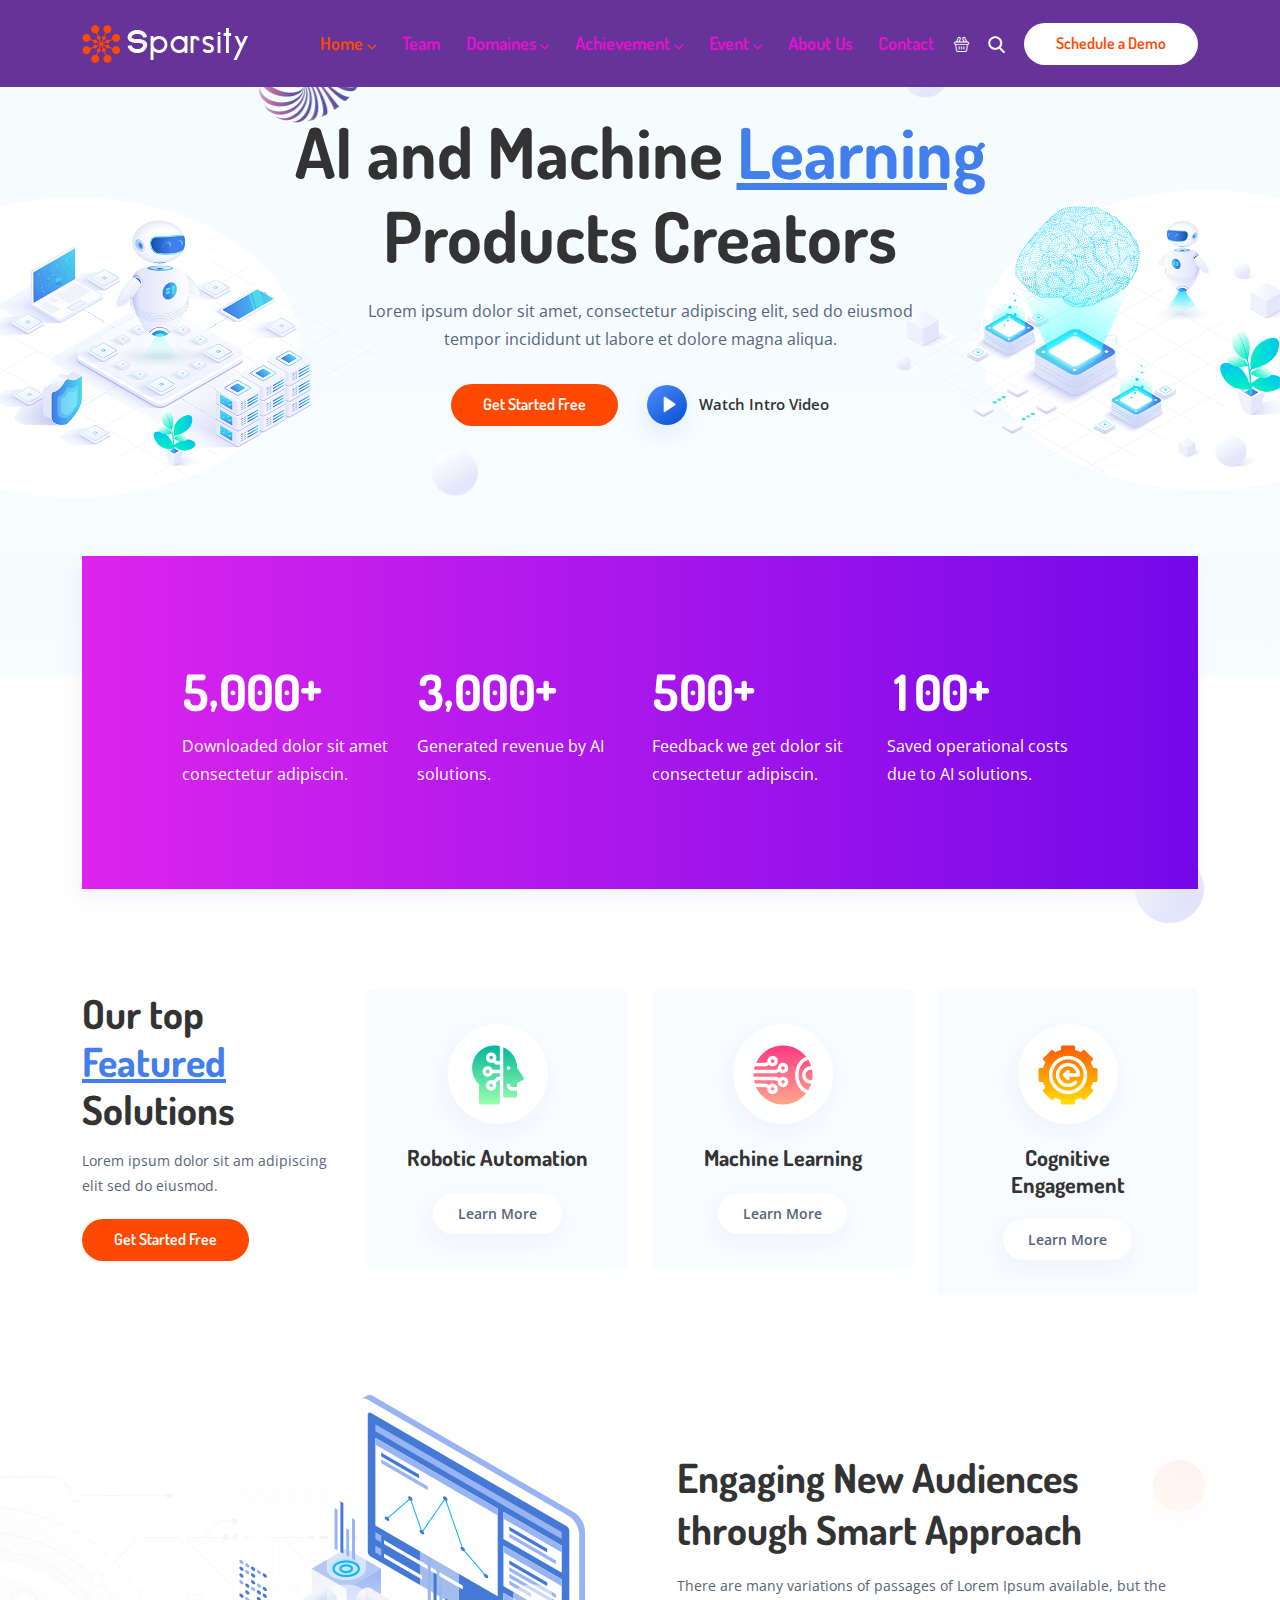
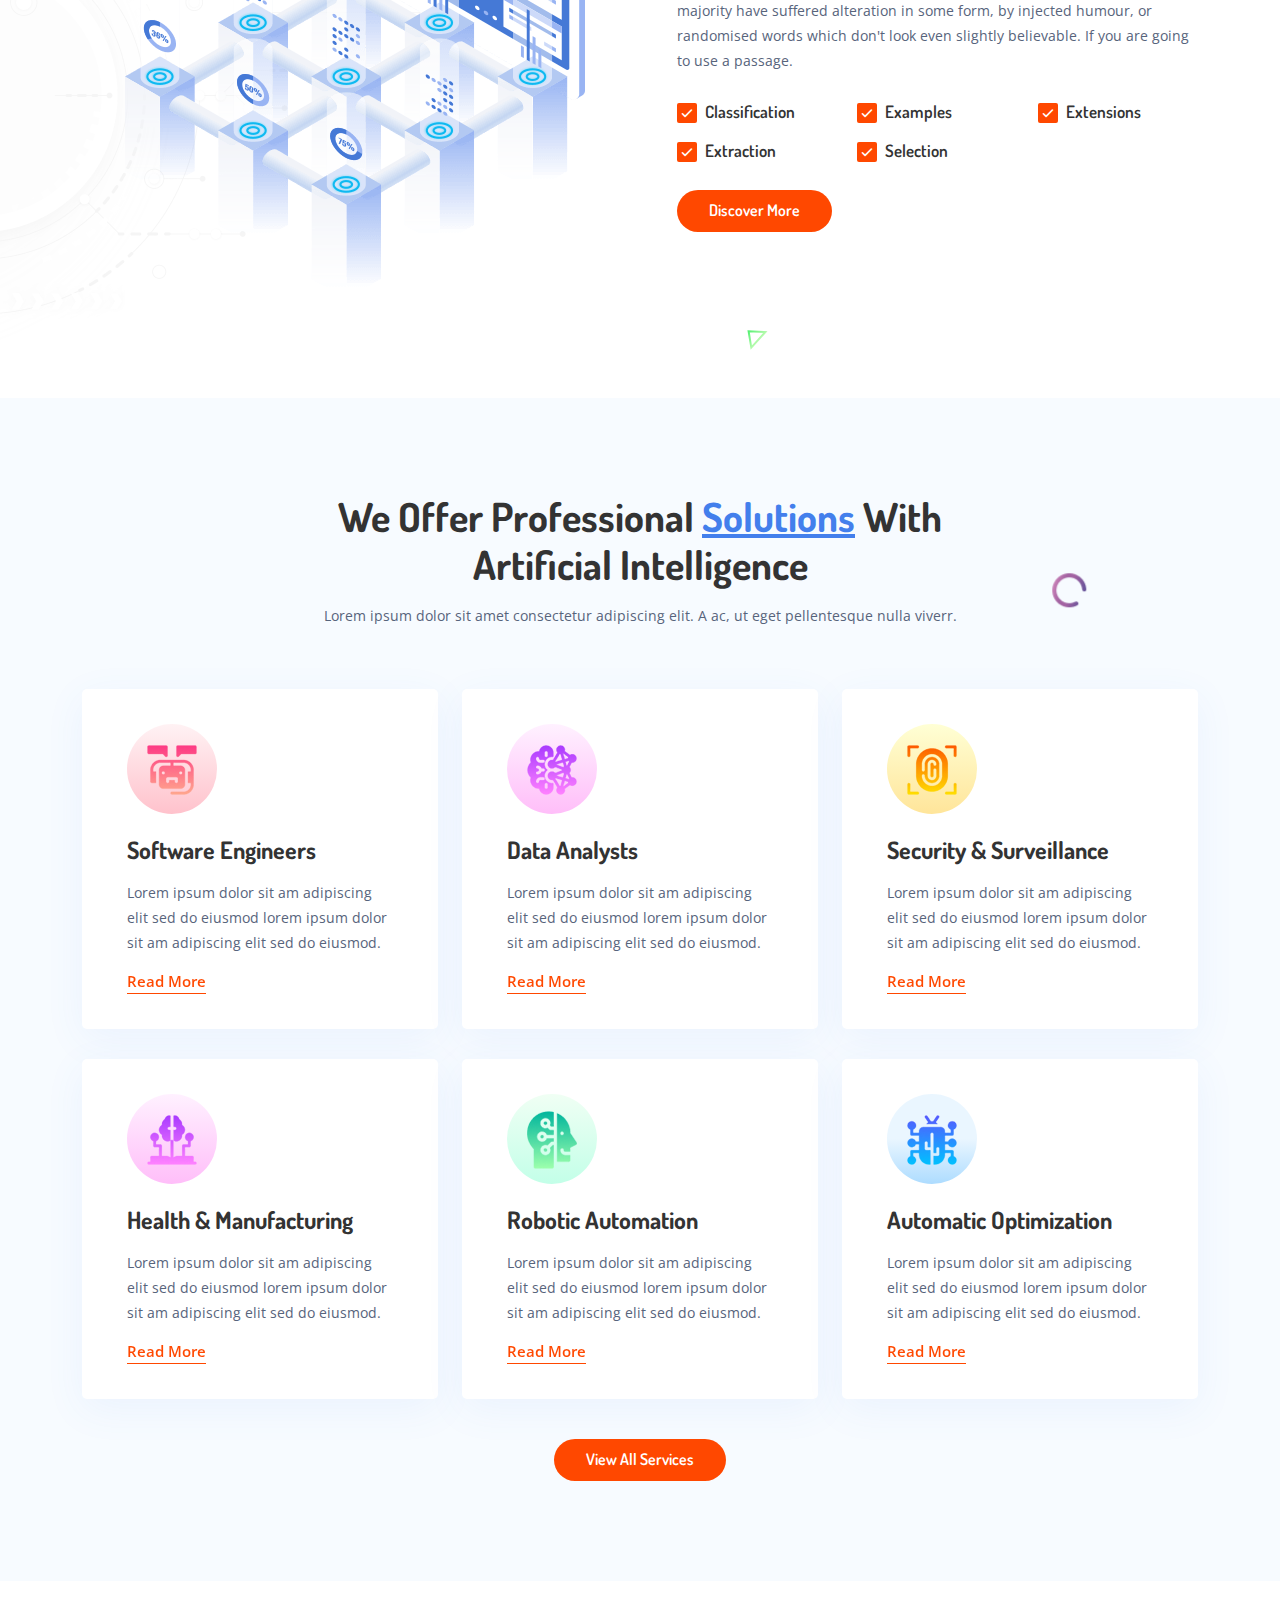
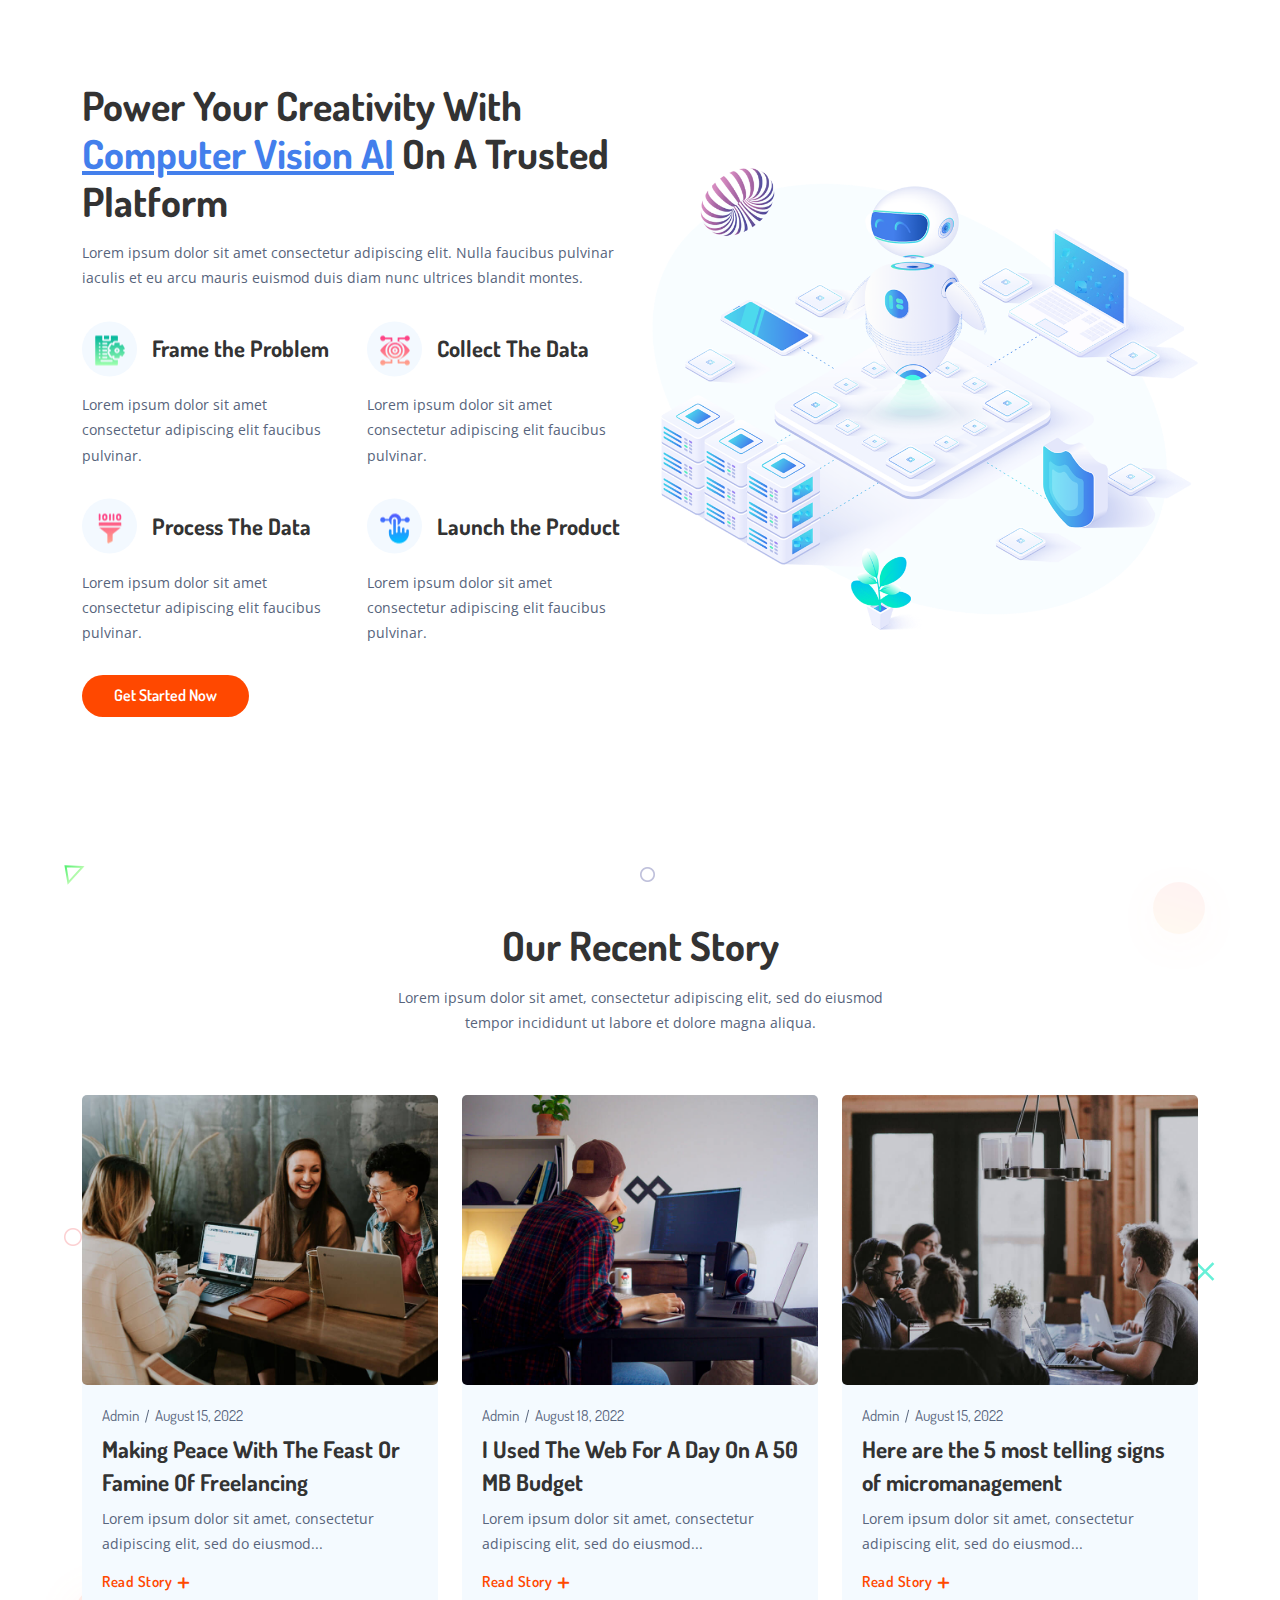
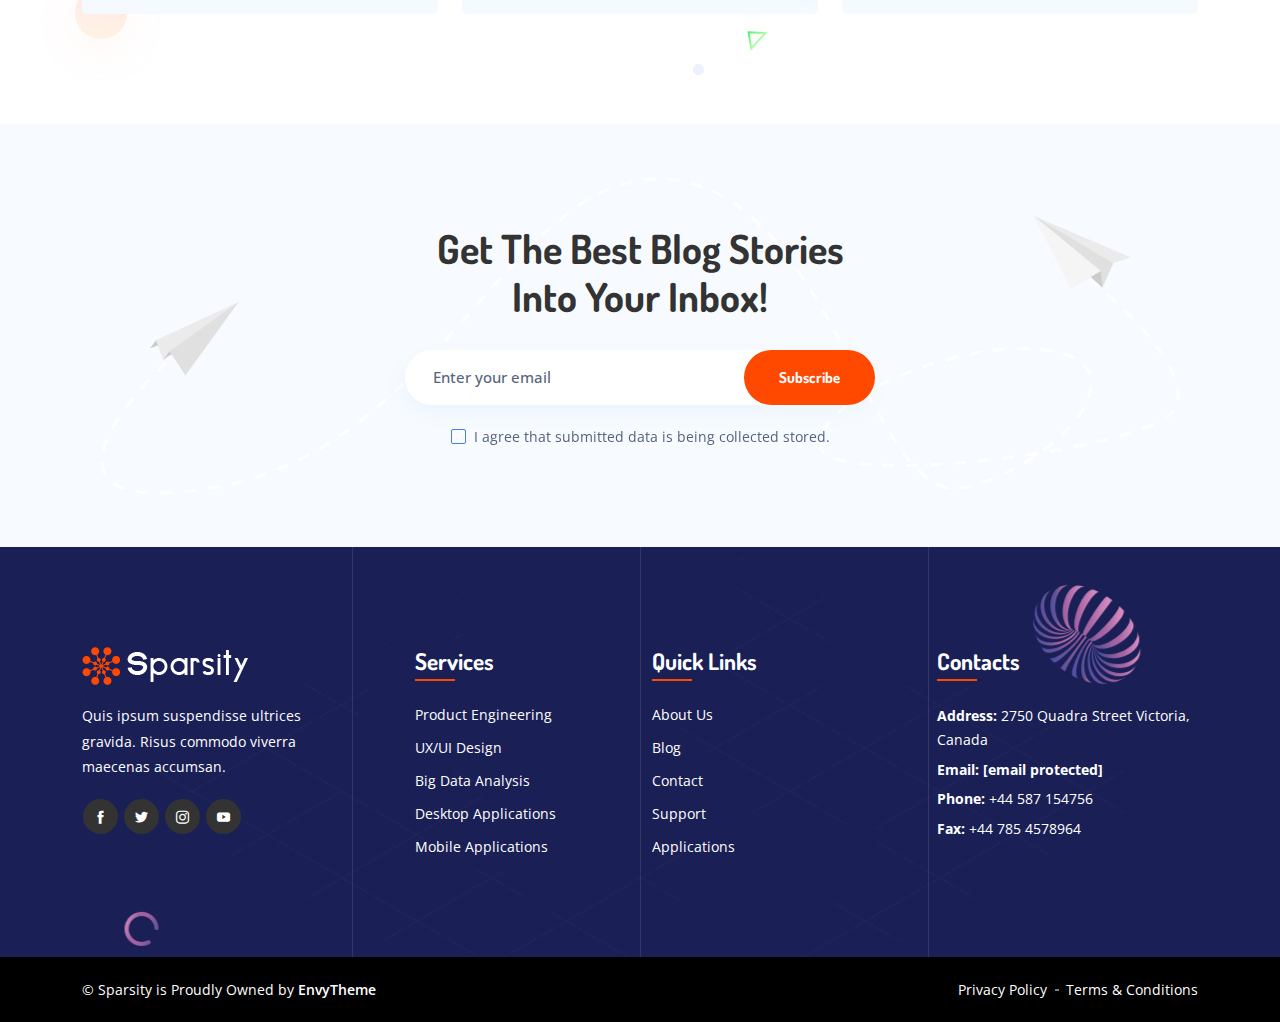
==== commit ddd6d62c: "updates" ====
--- a/index.html
+++ b/index.html
@@ -1,1019 +1,1011 @@
-<!doctype html>
-<html lang="zxx">
-
-<!-- Mirrored from templates.envytheme.com/sparsity/default/index-6.html by HTTrack Website Copier/3.x [XR&CO'2014], Sun, 22 Jan 2023 15:29:57 GMT -->
-
-<head>
-    <!-- Required meta tags -->
-    <meta charset="utf-8">
-    <meta name="viewport" content="width=device-width, initial-scale=1, shrink-to-fit=no">
-
-    <!-- Links of CSS files -->
-    <link rel="stylesheet" href="/Brain-Community//Brain-Community/assets/css/bootstrap.min.css">
-    <link rel="stylesheet" href="/Brain-Community//Brain-Community/assets/css/animate.min.css">
-    <link rel="stylesheet" href="/Brain-Community//Brain-Community/assets/css/fontawesome.min.css">
-    <link rel="stylesheet" href="/Brain-Community//Brain-Community/assets/css/magnific-popup.min.css">
-    <link rel="stylesheet" href="/Brain-Community//Brain-Community/assets/css/owl.carousel.min.css">
-    <link rel="stylesheet" href="/Brain-Community//Brain-Community/assets/css/owl.theme.default.min.css">
-    <link rel="stylesheet" href="/Brain-Community//Brain-Community/assets/css/odometer.min.css">
-    <link rel="stylesheet" href="/Brain-Community//Brain-Community/assets/css/nice-select.min.css">
-    <link rel="stylesheet" href="/Brain-Community//Brain-Community/assets/css/flaticon.css">
-    <link rel="stylesheet" href="/Brain-Community//Brain-Community/assets/css/meanmenu.min.css">
-    <link rel="stylesheet" href="/Brain-Community//Brain-Community/assets/css/style.css">
-    <link rel="stylesheet" href="/Brain-Community//Brain-Community/assets/css/responsive.css">
-
-    <title>Sparsity - AI & Machine Learning Startups Bootstrap 5 Template</title>
-
-    <link rel="icon" type="image/png" href="/Brain-Community//Brain-Community/assets/img/favicon.png">
-</head>
-
-<body>
-
-    <!-- Preloader -->
-    <div class="preloader">
-        <div class="loader">
-            <div class="loader-outter"></div>
-            <div class="loader-inner"></div>
-        </div>
-    </div>
-    <!-- End Preloader -->
-
-    <!-- Start Topbar Wrap Area -->
-    <div class="navbar-area navbar-style-two">
-        <div class="sparsity-responsive-nav">
-            <div class="container">
-                <div class="sparsity-responsive-menu">
-                    <div class="logo">
-                        <a href="/Brain-Community/">
-                            <img src="/Brain-Community/assets/img/white-logo.png" class="main-logo" alt="logo">
-                            <img src="/Brain-Community/assets/img/black-logo.png" class="optional-logo" alt="logo">
-                        </a>
-                    </div>
-                </div>
-            </div>
-        </div>
-
-        <div class="sparsity-nav">
-            <div class="container">
-                <nav class="navbar navbar-expand-md navbar-light">
-                    <a class="navbar-brand" href="/Brain-Community/">
-                        <img src="/Brain-Community/assets/img/white-logo.png" class="main-logo" alt="logo">
-                        <img src="/Brain-Community/assets/img/black-logo.png" class="optional-logo" alt="logo">
-                    </a>
-
-                    <div class="collapse navbar-collapse mean-menu" id="navbarSupportedContent">
-                        <ul class="navbar-nav">
-                            <li class="nav-item"><a href="/Brain-Community//Brain-Community/index.html"
-                                    class="nav-link">Home <i class="fas fa-chevron-down"></i></a>
-                                <!--
-                                            <ul class="dropdown-menu">
-                                                <li class="nav-item"><a href="/Brain-Community/index-2.html" class="nav-link">Home Demo - 1</a></li>
-    
-                                                <li class="nav-item"><a href="/Brain-Community/index-3.html" class="nav-link">Home Demo - 2</a></li>
-    
-                                                <li class="nav-item"><a href="/Brain-Community/index-4.html" class="nav-link">Home Demo - 3</a></li>
-    
-                                                <li class="nav-item"><a href="/Brain-Community/index-5.html" class="nav-link">Home Demo - 4</a></li>
-    
-                                                <li class="nav-item"><a href="/Brain-Community/index-6.html" class="nav-link">Home Demo - 5</a></li>
-    
-                                                <li class="nav-item"><a href="/Brain-Community/index-7.html" class="nav-link">Home Demo - 6</a></li>
-    
-                                                <li class="nav-item"><a href="/Brain-Community/index-8.html" class="nav-link">Home Demo - 7</a></li>
-    
-                                                <li class="nav-item"><a href="/Brain-Community/index-9.html" class="nav-link">Home Demo - 8</a></li>
-                                            </ul>
-                                        -->
-                            </li>
-                            <li class="nav-item"><a href="/Brain-Community//Brain-Community/team.html"
-                                    class="nav-link">Team</a></li>
-                            <!--                                
-     
-                                            <li class="nav-item"><a href="/Brain-Community/#" class="nav-link">Pages <i class="fas fa-chevron-down"></i></a>
-                                                <ul class="dropdown-menu">
-                                                
-    
-                                                    <li class="nav-item"><a href="/Brain-Community/team.html" class="nav-link">Team</a></li>
-    
-                                                    <li class="nav-item"><a href="/Brain-Community/pricing.html" class="nav-link">Pricing</a></li>
-    
-                                                    <li class="nav-item"><a href="/Brain-Community/feedback.html" class="nav-link">Feedback</a></li>
-    
-                                                    <li class="nav-item"><a href="/Brain-Community/partner.html" class="nav-link">Partner</a></li>
-    
-                                                    <li class="nav-item"><a href="/Brain-Community/error-404.html" class="nav-link">404 Error</a></li>
-    
-                                                    <li class="nav-item"><a href="/Brain-Community/coming-soon.html" class="nav-link">Coming Soon</a></li>
-    
-                                                    <li class="nav-item"><a href="/Brain-Community/faq.html" class="nav-link">FAQ</a></li>
-                                                </ul>
-                                            </li>
-                                        -->
-                            <li class="nav-item"><a href="/Brain-Community//Brain-Community/services-1.html"
-                                    class="nav-link">Domaines <i class="fas fa-chevron-down"></i></a>
-                                <!--                                    
-                                                <ul class="dropdown-menu">
-                                                    <li class="nav-item"><a href="/Brain-Community/services-1.html" class="nav-link">Services Style One</a></li>
-    
-                                                    <li class="nav-item"><a href="/Brain-Community/services-2.html" class="nav-link">Services Style Two</a></li>
-    
-                                                    <li class="nav-item"><a href="/Brain-Community/services-3.html" class="nav-link">Services Style Three</a></li>
-    
-                                                    <li class="nav-item"><a href="/Brain-Community/services-4.html" class="nav-link">Services Style Four</a></li>
-    
-                                                    <li class="nav-item"><a href="/Brain-Community/single-services.html" class="nav-link">Services Details</a></li>
-                                                </ul>
-                                            -->
-                            </li>
-                            <!--    
-    
-                                    <li class="nav-item"><a href="/Brain-Community/#" class="nav-link">Projects <i class="fas fa-chevron-down"></i></a>
-                                        <ul class="dropdown-menu">
-                                            <li class="nav-item"><a href="/Brain-Community/projects.html" class="nav-link">Projects</a></li>
-    
-                                            <li class="nav-item"><a href="/Brain-Community/single-projects.html" class="nav-link">Projects Details</a></li>
-                                        </ul>
-                                    </li>
-                                   <li class="nav-item"><a href="/Brain-Community/#" class="nav-link">Shop <i class="fas fa-chevron-down"></i></a>
-                                        <ul class="dropdown-menu">
-                                            <li class="nav-item"><a href="/Brain-Community/shop.html" class="nav-link">Shop</a></li>
-    
-                                            <li class="nav-item"><a href="/Brain-Community/single-product.html" class="nav-link">Single Products</a></li>
-    
-                                            <li class="nav-item"><a href="/Brain-Community/cart.html" class="nav-link">Cart</a></li>
-    
-                                            <li class="nav-item"><a href="/Brain-Community/checkout.html" class="nav-link">Checkout</a></li>
-                                        </ul>
-                                    </li>
-                                    -->
-
-                            <li class="nav-item"><a href="/Brain-Community/Réalisation.html"
-                                    class="nav-link active">Achievement <i class="fas fa-chevron-down"></i></a>
-                                <!--    
-                                                <ul class="dropdown-menu">
-                                                    <li class="nav-item"><a href="/Brain-Community/blog-1.html" class="nav-link active">Blog Grid</a></li>
-    
-                                                    <li class="nav-item"><a href="/Brain-Community/blog-2.html" class="nav-link">Blog Right Sidebar</a></li>
-    
-                                                    <li class="nav-item"><a href="/Brain-Community/single-blog.html" class="nav-link">Blog Details</a></li>
-                                                </ul>
-                                             -->
-                            </li>
-                            <li class="nav-item"><a href="/Brain-Community/evenement.html" class="nav-link active">Event
-                                    <i class="fas fa-chevron-down"></i></a>
-                                <!--    
-                                            <ul class="dropdown-menu">
-                                                <li class="nav-item"><a href="/Brain-Community/blog-1.html" class="nav-link active">Blog Grid</a></li>
-    
-                                                <li class="nav-item"><a href="/Brain-Community/blog-2.html" class="nav-link">Blog Right Sidebar</a></li>
-    
-                                                <li class="nav-item"><a href="/Brain-Community/single-blog.html" class="nav-link">Blog Details</a></li>
-                                            </ul>
-                                         -->
-                            </li>
-                            <li class="nav-item">
-                                <a href="/Brain-Community/about-1.html" class="nav-link">About Us</a>
-                                <!-- 
-                                           <ul class="dropdown-menu">
-                                                <li class="nav-item"><a href="/Brain-Community/about-1.html" class="nav-link">About Us 1</a></li>
-    
-                                                <li class="nav-item"><a href="/Brain-Community/about-2.html" class="nav-link">About Us 2</a></li>
-                                            </ul>
-                                        -->
-                            </li>
-                            <li class="nav-item"><a href="/Brain-Community/contact.html" class="nav-link">Contact</a>
-                            </li>
-                        </ul>
-
-                        <div class="others-options">
-                            <a href="/Brain-Community/cart.html" class="cart-btn"><i
-                                    class="flaticon-commerce-and-shopping"></i></a>
-
-                            <div class="option-item"><i class="search-btn flaticon-search"></i>
-                                <i class="close-btn fas fa-times"></i>
-
-                                <div class="search-overlay search-popup">
-                                    <div class='search-box'>
-                                        <form class="search-form">
-                                            <input class="search-input" name="search" placeholder="Search" type="text">
-
-                                            <button class="search-button" type="submit"><i
-                                                    class="fas fa-search"></i></button>
-                                        </form>
-                                    </div>
-                                </div>
-                            </div>
-
-                            <a href="/Brain-Community/contact.html" class="btn btn-primary">Schedule a Demo</a>
-                        </div>
-                    </div>
-                </nav>
-            </div>
-        </div>
-    </div>
-    <!-- End Navbar Area -->
-
-    <!-- Start AI Main Banner Area -->
-    <div class="ai-main-banner-area">
-        <div class="container-fluid">
-            <div class="ai-main-banner-content">
-                <h1>AI and Machine <span>Learning</span> Products Creators</h1>
-                <p>Lorem ipsum dolor sit amet, consectetur adipiscing elit, sed do eiusmod tempor incididunt ut labore
-                    et dolore magna aliqua.</p>
-
-                <ul class="banner-btn">
-                    <li>
-                        <a href="/Brain-Community/contact.html" class="btn btn-primary">Get Started Free</a>
-                    </li>
-                    <li>
-                        <a href="/Brain-Community/https://www.youtube.com/watch?v=bk7McNUjWgw"
-                            class="video-btn popup-youtube">
-                            <i class="flaticon-play-button"></i>
-                            Watch Intro Video
-                        </a>
-                    </li>
-                </ul>
-            </div>
-        </div>
-
-        <div class="ai-main-banner-image">
-            <img src="assets/img/home-six/banner/main1.png" class="wow animate__animated animate__fadeInUp"
-                data-wow-delay="1s" alt="image">
-            <div class="circle-shape"></div>
-        </div>
-        <div class="ai-main-banner-image right-image">
-            <img src="assets/img/home-six/banner/main2.png" class="wow animate__animated animate__fadeInUp"
-                data-wow-delay="1s" alt="image">
-            <div class="circle-shape"></div>
-        </div>
-
-        <div class="ai-main-banner-shape-1">
-            <img src="assets/img/home-six/banner/shape-1.png" alt="image">
-        </div>
-        <div class="ai-main-banner-shape-2">
-            <img src="assets/img/home-six/banner/shape-2.png" alt="image">
-        </div>
-        <div class="ai-main-banner-shape-3">
-            <img src="assets/img/home-six/banner/shape-2.png" alt="image">
-        </div>
-    </div>
-    <!-- End AI Main Banner Area -->
-
-    <!-- Start Fun Facts Wrap Area -->
-    <section class="fun-facts-wrap-area">
-        <div class="container">
-            <div class="fun-facts-wrap-area-inner-box pt-100 pb-70">
-                <div class="row justify-content-center">
-                    <div class="col-lg-3 col-6 col-sm-3 col-md-3">
-                        <div class="single-funfacts-card">
-                            <h3><span class="odometer" data-count="5000">00</span><span class="sign-icon">+</span></h3>
-                            <p>Downloaded dolor sit amet consectetur adipiscin.</p>
-                        </div>
-                    </div>
-
-                    <div class="col-lg-3 col-6 col-sm-3 col-md-3">
-                        <div class="single-funfacts-card">
-                            <h3><span class="odometer" data-count="3000">00</span><span class="sign-icon">+</span></h3>
-                            <p>Generated revenue by AI solutions.</p>
-                        </div>
-                    </div>
-
-                    <div class="col-lg-3 col-6 col-sm-3 col-md-3">
-                        <div class="single-funfacts-card">
-                            <h3><span class="odometer" data-count="500">00</span><span class="sign-icon">+</span></h3>
-                            <p>Feedback we get dolor sit consectetur adipiscin.</p>
-                        </div>
-                    </div>
-
-                    <div class="col-lg-3 col-6 col-sm-3 col-md-3">
-                        <div class="single-funfacts-card">
-                            <h3><span class="odometer" data-count="100">00</span><span class="sign-icon">+</span></h3>
-                            <p>Saved operational costs due to AI solutions.</p>
-                        </div>
-                    </div>
-                </div>
-            </div>
-        </div>
-
-        <div class="fun-facts-wrap-shape">
-            <img src="assets/img/home-six/fun-facts-shape.png" alt="image">
-        </div>
-    </section>
-    <!-- End Fun Facts Area -->
-
-    <!-- Start Top Featured Area -->
-    <div class="top-featured-area pt-100 pb-70">
-        <div class="container">
-            <div class="row justify-content-center">
-                <div class="col-lg-3 col-sm-6">
-                    <div class="top-featured-content">
-                        <h2>Our top <span>Featured</span> Solutions</h2>
-                        <p>Lorem ipsum dolor sit am adipiscing elit sed do eiusmod.</p>
-
-                        <div class="featured-btn">
-                            <a href="/Brain-Community/contact.html" class="btn btn-primary">Get Started Free</a>
-                        </div>
-                    </div>
-                </div>
-
-                <div class="col-lg-3 col-sm-6">
-                    <div class="top-featured-card text-center">
-                        <div class="image-icon">
-                            <img src="assets/img/home-six/featured/icon1.png" alt="icon">
-                        </div>
-                        <h3>
-                            <a href="/Brain-Community/single-services.html">Robotic Automation</a>
-                        </h3>
-                        <a href="/Brain-Community/single-services.html" class="learn-btn">Learn More</a>
-                    </div>
-                </div>
-
-                <div class="col-lg-3 col-sm-6">
-                    <div class="top-featured-card text-center">
-                        <div class="image-icon">
-                            <img src="assets/img/home-six/featured/icon2.png" alt="icon">
-                        </div>
-                        <h3>
-                            <a href="/Brain-Community/single-services.html">Machine Learning</a>
-                        </h3>
-                        <a href="/Brain-Community/single-services.html" class="learn-btn">Learn More</a>
-                    </div>
-                </div>
-
-                <div class="col-lg-3 col-sm-6">
-                    <div class="top-featured-card text-center">
-                        <div class="image-icon">
-                            <img src="assets/img/home-six/featured/icon3.png" alt="icon">
-                        </div>
-                        <h3>
-                            <a href="/Brain-Community/single-services.html">Cognitive Engagement</a>
-                        </h3>
-                        <a href="/Brain-Community/single-services.html" class="learn-btn">Learn More</a>
-                    </div>
-                </div>
-            </div>
-        </div>
-    </div>
-    <!-- End Top Featured Area -->
-
-    <!-- Start AI About Area -->
-    <!--
-            <div class="ai-about-area pb-100">
-            <div class="container">
-                <div class="row align-items-center">
-                    <div class="col-lg-6 col-md-12">
-                        <div class="ai-about-image">
-                            <img src="assets/img/home-six/about.png" alt="image">
-                        </div>
-                    </div>
-
-                    <div class="col-lg-6 col-md-12">
-                        <div class="ai-about-content">
-                            <h3>Analysis And Deep <span>Machine</span> Learning Provider With Ai Solution</h3>
-                            <p>Lorem ipsum dolor sit amet consectetur adipiscing elit nulla faucibus pulvinar iaculis et eu arcu mauris euismod duis diam nunc ultrices blandit montes quis.</p>
-
-                            <ul class="about-list">
-                                <li><i class="fa-solid fa-check"></i> The Most Personalized Object Detection</li>
-                                <li><i class="fa-solid fa-check"></i> We Create The Most Realistic AI</li>
-                                <li><i class="fa-solid fa-check"></i> Innovative Machine Learning Products</li>
-                            </ul>
-                            <div class="about-btn">
-                                <a href="/Brain-Community/about-1.html" class="btn btn-primary">Learn More</a>
-                            </div>
-                        </div>
-                    </div>
-                </div>
-            </div>
-        </div>
-    -->
-    <section class="about-area pt-0 ptb-110">
-        <div class="container">
-            <div class="row align-items-center">
-                <div class="col-lg-6 col-md-12">
-                    <div class="about-img">
-                        <img src="assets/img/about/3.png" alt="image">
-                    </div>
-                </div>
-
-                <div class="col-lg-6 col-md-12">
-                    <div class="about-content">
-                        <h2>Engaging New Audiences through Smart Approach</h2>
-                        <p>There are many variations of passages of Lorem Ipsum available, but the majority have
-                            suffered alteration in some form, by injected humour, or randomised words which don't look
-                            even slightly believable. If you are going to use a passage.</p>
-
-                        <ul class="features-list">
-                            <li><span><i class="flaticon-tick"></i> Classification</span></li>
-                            <li><span><i class="flaticon-tick"></i> Examples</span></li>
-                            <li><span><i class="flaticon-tick"></i> Extensions</span></li>
-                            <li><span><i class="flaticon-tick"></i> Extraction</span></li>
-                            <li><span><i class="flaticon-tick"></i> Selection</span></li>
-                        </ul>
-
-                        <a href="/Brain-Community/#" class="btn btn-primary">Discover More</a>
-                    </div>
-                </div>
-            </div>
-        </div>
-
-        <div class="shape-img1"><img src="assets/img/shape/1.png" alt="image"></div>
-        <div class="shape-img3"><img src="assets/img/shape/3.png" alt="image"></div>
-        <div class="shape-img4"><img src="assets/img/shape/4.svg" alt="image"></div>
-    </section>
-
-    <!-- End AI About Area -->
-
-    <!-- Start AI Services Area -->
-    <section class="ai-services-area pt-100 pb-100">
-        <div class="container">
-            <div class="section-title with-underline-text">
-                <h2>We Offer Professional <b>Solutions</b> With Artificial Intelligence</h2>
-                <p>Lorem ipsum dolor sit amet consectetur adipiscing elit. A ac, ut eget pellentesque nulla viverr.</p>
-            </div>
-
-            <div class="row justify-content-center">
-                <div class="col-lg-4 col-md-6 col-sm-6">
-                    <div class="single-services-card">
-                        <div class="image-icon">
-                            <img src="assets/img/home-six/services/icon1.png" alt="icon">
-                        </div>
-                        <h3>
-                            <a href="/Brain-Community/single-services.html">Software Engineers</a>
-                        </h3>
-                        <p>Lorem ipsum dolor sit am adipiscing elit sed do eiusmod lorem ipsum dolor sit am adipiscing
-                            elit sed do eiusmod.</p>
-                        <a href="/Brain-Community/single-services.html" class="read-btn">Read More</a>
-                    </div>
-                </div>
-
-                <div class="col-lg-4 col-md-6 col-sm-6">
-                    <div class="single-services-card">
-                        <div class="image-icon bg-two">
-                            <img src="assets/img/home-six/services/icon2.png" alt="icon">
-                        </div>
-                        <h3>
-                            <a href="/Brain-Community/single-services.html">Data Analysts</a>
-                        </h3>
-                        <p>Lorem ipsum dolor sit am adipiscing elit sed do eiusmod lorem ipsum dolor sit am adipiscing
-                            elit sed do eiusmod.</p>
-                        <a href="/Brain-Community/single-services.html" class="read-btn">Read More</a>
-                    </div>
-                </div>
-
-                <div class="col-lg-4 col-md-6 col-sm-6">
-                    <div class="single-services-card">
-                        <div class="image-icon bg-three">
-                            <img src="assets/img/home-six/services/icon3.png" alt="icon">
-                        </div>
-                        <h3>
-                            <a href="/Brain-Community/single-services.html">Security & Surveillance</a>
-                        </h3>
-                        <p>Lorem ipsum dolor sit am adipiscing elit sed do eiusmod lorem ipsum dolor sit am adipiscing
-                            elit sed do eiusmod.</p>
-                        <a href="/Brain-Community/single-services.html" class="read-btn">Read More</a>
-                    </div>
-                </div>
-
-                <div class="col-lg-4 col-md-6 col-sm-6">
-                    <div class="single-services-card">
-                        <div class="image-icon bg-four">
-                            <img src="assets/img/home-six/services/icon4.png" alt="icon">
-                        </div>
-                        <h3>
-                            <a href="/Brain-Community/single-services.html">Health & Manufacturing</a>
-                        </h3>
-                        <p>Lorem ipsum dolor sit am adipiscing elit sed do eiusmod lorem ipsum dolor sit am adipiscing
-                            elit sed do eiusmod.</p>
-                        <a href="/Brain-Community/single-services.html" class="read-btn">Read More</a>
-                    </div>
-                </div>
-
-                <div class="col-lg-4 col-md-6 col-sm-6">
-                    <div class="single-services-card">
-                        <div class="image-icon bg-five">
-                            <img src="assets/img/home-six/services/icon5.png" alt="icon">
-                        </div>
-                        <h3>
-                            <a href="/Brain-Community/single-services.html">Robotic Automation</a>
-                        </h3>
-                        <p>Lorem ipsum dolor sit am adipiscing elit sed do eiusmod lorem ipsum dolor sit am adipiscing
-                            elit sed do eiusmod.</p>
-                        <a href="/Brain-Community/single-services.html" class="read-btn">Read More</a>
-                    </div>
-                </div>
-
-                <div class="col-lg-4 col-md-6 col-sm-6">
-                    <div class="single-services-card">
-                        <div class="image-icon bg-six">
-                            <img src="assets/img/home-six/services/icon6.png" alt="icon">
-                        </div>
-                        <h3>
-                            <a href="/Brain-Community/single-services.html">Automatic Optimization</a>
-                        </h3>
-                        <p>Lorem ipsum dolor sit am adipiscing elit sed do eiusmod lorem ipsum dolor sit am adipiscing
-                            elit sed do eiusmod.</p>
-                        <a href="/Brain-Community/single-services.html" class="read-btn">Read More</a>
-                    </div>
-                </div>
-
-                <div class="col-lg-12 col-md-12">
-                    <div class="ai-all-services-btn">
-                        <a href="/Brain-Community/services-1.html" class="btn btn-primary">View All Services</a>
-                    </div>
-                </div>
-            </div>
-        </div>
-        <div class="ai-services-shape">
-            <img src="assets/img/home-six/services/shape.png" alt="image">
-        </div>
-    </section>
-    <!-- End AI Services Area -->
-
-    <!-- Start Computer Vision AI Area -->
-    <div class="computer-vision-ai-area ptb-100">
-        <div class="container">
-            <div class="row align-items-center">
-                <div class="col-lg-6 col-md-12">
-                    <div class="computer-vision-ai-content">
-                        <h3>Power Your Creativity With <span>Computer Vision AI</span> On A Trusted Platform</h3>
-                        <p>Lorem ipsum dolor sit amet consectetur adipiscing elit. Nulla faucibus pulvinar iaculis et eu
-                            arcu mauris euismod duis diam nunc ultrices blandit montes.</p>
-
-                        <div class="row justify-content-center">
-                            <div class="col-lg-6 col-sm-6">
-                                <div class="vision-ai-inner-card">
-                                    <div class="content">
-                                        <div class="image-icon">
-                                            <img src="assets/img/home-six/computer-vision/icon1.png" alt="icon">
-                                        </div>
-                                        <h4>Frame the Problem</h4>
-                                    </div>
-                                    <p>Lorem ipsum dolor sit amet consectetur adipiscing elit faucibus pulvinar.</p>
-                                </div>
-                            </div>
-
-                            <div class="col-lg-6 col-sm-6">
-                                <div class="vision-ai-inner-card">
-                                    <div class="content">
-                                        <div class="image-icon">
-                                            <img src="assets/img/home-six/computer-vision/icon2.png" alt="icon">
-                                        </div>
-                                        <h4>Collect The Data</h4>
-                                    </div>
-                                    <p>Lorem ipsum dolor sit amet consectetur adipiscing elit faucibus pulvinar.</p>
-                                </div>
-                            </div>
-
-                            <div class="col-lg-6 col-sm-6">
-                                <div class="vision-ai-inner-card">
-                                    <div class="content">
-                                        <div class="image-icon">
-                                            <img src="assets/img/home-six/computer-vision/icon3.png" alt="icon">
-                                        </div>
-                                        <h4>Process The Data</h4>
-                                    </div>
-                                    <p>Lorem ipsum dolor sit amet consectetur adipiscing elit faucibus pulvinar.</p>
-                                </div>
-                            </div>
-
-                            <div class="col-lg-6 col-sm-6">
-                                <div class="vision-ai-inner-card">
-                                    <div class="content">
-                                        <div class="image-icon">
-                                            <img src="assets/img/home-six/computer-vision/icon4.png" alt="icon">
-                                        </div>
-                                        <h4>Launch the Product</h4>
-                                    </div>
-                                    <p>Lorem ipsum dolor sit amet consectetur adipiscing elit faucibus pulvinar.</p>
-                                </div>
-                            </div>
-                        </div>
-                        <div class="computer-vision-ai-btn">
-                            <a href="/Brain-Community/contact.html" class="btn btn-primary">Get Started Now</a>
-                        </div>
-                    </div>
-                </div>
-
-                <div class="col-lg-6 col-md-12">
-                    <div class="computer-vision-ai-image">
-                        <img src="assets/img/home-six/computer-vision/computer-vision-ai.png" alt="image">
-                    </div>
-                </div>
-            </div>
-        </div>
-    </div>
-    <!-- End Computer Vision AI Area -->
-    <!-- Start AI Pricing Area -->
-    <!--<div class="ai-pricing-area pt-100 pb-70">
-    <div class="container">
-        <div class="section-title with-underline-text">
-            <h2>Easy <b>Pricing Plan</b> For Your Specific Needs And Solutions</h2>
-            <p>Lorem ipsum dolor sit amet consectetur adipiscing elit. A ac, ut eget pellentesque nulla viverr.</p>
-        </div>
-
-        <div class="row justify-content-center">
-            <div class="col-lg-4 col-md-6 col-sm-6">
-                <div class="ai-pricing-card">
-                    <div class="pricing-header">
-                        <h3>Basic</h3>
-                        <p>For personal use</p>
-                    </div>
-                    <div class="price">
-                        $250 <span>/month</span>
-                    </div>
-                    <ul class="pricing-features">
-                        <li><i class='fa-solid fa-check'></i> Drag & Drop Builder</li>
-                        <li><i class='fa-solid fa-check'></i> Lead Generation & Sales</li>
-                        <li><i class='fa-solid fa-check'></i> Boot & Digital Assistants</li>
-                        <li><i class='fa-solid fa-check'></i> Customer Service</li>
-                        <li><i class='fa-solid fa-check'></i> Up to 1000 Subscribers</li>
-                        <li><i class='fas fa-times'></i> Unlimited Broadcasts</li>
-                        <li><i class='fas fa-times'></i> Landing Pages & Web Widgets</li>
-                    </ul>
-                    <div class="pricing-btn">
-                        <a href="/Brain-Community/#" class="btn btn-primary">Book A Demo</a>
-                    </div>
-                </div>
-            </div>
-
-            <div class="col-lg-4 col-md-6 col-sm-6">
-                <div class="ai-pricing-card">
-                    <div class="pricing-header">
-                        <h3>Premium</h3>
-                        <p>For small business</p>
-                    </div>
-                    <div class="price">
-                        $480 <span>/month</span>
-                    </div>
-                    <ul class="pricing-features">
-                        <li><i class='fa-solid fa-check'></i> Drag & Drop Builder</li>
-                        <li><i class='fa-solid fa-check'></i> Lead Generation & Sales</li>
-                        <li><i class='fa-solid fa-check'></i> Boot & Digital Assistants</li>
-                        <li><i class='fa-solid fa-check'></i> Customer Service</li>
-                        <li><i class='fa-solid fa-check'></i> Up to 1000 Subscribers</li>
-                        <li><i class='fa-solid fa-check'></i> Unlimited Broadcasts</li>
-                        <li><i class='fas fa-times'></i> Landing Pages & Web Widgets</li>
-                    </ul>
-                    <div class="pricing-btn">
-                        <a href="/Brain-Community/#" class="btn btn-primary">Book A Demo</a>
-                    </div>
-                    <div class="tag">POPULAR</div>
-                </div>
-            </div>
-
-            <div class="col-lg-4 col-md-6 col-sm-6">
-                <div class="ai-pricing-card">
-                    <div class="pricing-header">
-                        <h3>Business</h3>
-                        <p>For companies & business</p>
-                    </div>
-                    <div class="price">
-                        $1200 <span>/month</span>
-                    </div>
-                    <ul class="pricing-features">
-                        <li><i class='fa-solid fa-check'></i> Drag & Drop Builder</li>
-                        <li><i class='fa-solid fa-check'></i> Lead Generation & Sales</li>
-                        <li><i class='fa-solid fa-check'></i> Boot & Digital Assistants</li>
-                        <li><i class='fa-solid fa-check'></i> Customer Service</li>
-                        <li><i class='fa-solid fa-check'></i> Up to 1000 Subscribers</li>
-                        <li><i class='fa-solid fa-check'></i> Unlimited Broadcasts</li>
-                        <li><i class='fa-solid fa-check'></i> Landing Pages & Web Widgets</li>
-                    </ul>
-                    <div class="pricing-btn">
-                        <a href="/Brain-Community/#" class="btn btn-primary">Book A Demo</a>
-                    </div>
-                </div>
-            </div>
-        </div>
-    </div>
-
-    <div class="ai-pricing-shape-1">
-        <img src="assets/img/home-six/pricing-shape.png" alt="image">
-    </div>
-    <div class="ai-pricing-shape-2">
-        <img src="assets/img/home-six/pricing-shape.png" alt="image">
-    </div>
-</div>
--->
-    <!-- End AI Pricing Area -->
-
-    <!-- Start AI Blog Area -->
-    <!--<div class="ai-blog-area pt-100 pb-70">
-            <div class="container">
-                <div class="section-title with-underline-text">
-                    <h2>Latest Blog and News Don’t Miss Any <b>Updates</b> and News!</h2>
-                    <p>Lorem ipsum dolor sit amet consectetur adipiscing elit. A ac, ut eget pellentesque nulla viverr.</p>
-                </div>
-
-                <div class="row justify-content-center">
-                    <div class="col-lg-4 col-md-6">
-                        <div class="ai-blog-card">
-                            <div class="entry-thumbnail">
-                                <a href="/Brain-Community/single-blog.html"><img src="assets/img/home-six/blog/blog1.jpg" alt="image"></a>
-                            </div>
-                            <div class="entry-post-content">
-                                <div class="tag">
-                                    <a href="/Brain-Community/single-blog.html">TECHNOLOGY</a>
-                                </div>
-                                <h3><a href="/Brain-Community/single-blog.html">Making Peace With The Feast Or Famine Of Freelancing</a></h3>
-                                <ul class="entry-meta">
-                                    <li>By <a href="/Brain-Community/blog-1.html">Thomas Kelbin</a></li>
-                                    <li>17th January</li>
-                                    <li>0 Comment</li>
-                                </ul>
-                            </div>
-                        </div>
-                    </div>
-
-                    <div class="col-lg-4 col-md-6">
-                        <div class="ai-blog-card">
-                            <div class="entry-thumbnail">
-                                <a href="/Brain-Community/single-blog.html"><img src="assets/img/home-six/blog/blog2.jpg" alt="image"></a>
-                            </div>
-                            <div class="entry-post-content">
-                                <div class="tag">
-                                    <a href="/Brain-Community/single-blog.html">TECHNOLOGY</a>
-                                </div>
-                                <h3><a href="/Brain-Community/single-blog.html">I Used The Web For A Day On A 50 MB Budget</a></h3>
-                                <ul class="entry-meta">
-                                    <li>By <a href="/Brain-Community/blog-1.html">Thomas Kelbin</a></li>
-                                    <li>17th January</li>
-                                    <li>0 Comment</li>
-                                </ul>
-                            </div>
-                        </div>
-                    </div>
-
-                    <div class="col-lg-4 col-md-6">
-                        <div class="ai-blog-card">
-                            <div class="entry-thumbnail">
-                                <a href="/Brain-Community/single-blog.html"><img src="assets/img/home-six/blog/blog3.jpg" alt="image"></a>
-                            </div>
-                            <div class="entry-post-content">
-                                <div class="tag">
-                                    <a href="/Brain-Community/single-blog.html">TECHNOLOGY</a>
-                                </div>
-                                <h3><a href="/Brain-Community/single-blog.html">Here Are The 5 Most Telling Signs Of Micromanagement</a></h3>
-                                <ul class="entry-meta">
-                                    <li>By <a href="/Brain-Community/blog-1.html">Thomas Kelbin</a></li>
-                                    <li>17th January</li>
-                                    <li>0 Comment</li>
-                                </ul>
-                            </div>
-                        </div>
-                    </div>
-                </div>
-            </div>
-        </div>
-    -->
-    <section class="blog-area ptb-110">
-        <div class="container">
-            <div class="section-title">
-                <h2>Our Recent Story</h2>
-                <p>Lorem ipsum dolor sit amet, consectetur adipiscing elit, sed do eiusmod tempor incididunt ut labore
-                    et dolore magna aliqua.</p>
-            </div>
-
-            <div class="row">
-                <div class="col-lg-4 col-md-6">
-                    <div class="single-blog-post">
-                        <div class="entry-thumbnail">
-                            <a href="/Brain-Community/#"><img src="assets/img/blog/1.jpg" alt="image"></a>
-                        </div>
-
-                        <div class="entry-post-content">
-                            <div class="entry-meta">
-                                <ul>
-                                    <li><a href="/Brain-Community/#">Admin</a></li>
-                                    <li>August 15, 2022</li>
-                                </ul>
-                            </div>
-
-                            <h3><a href="/Brain-Community/#">Making Peace With The Feast Or Famine Of Freelancing</a>
-                            </h3>
-                            <p>Lorem ipsum dolor sit amet, consectetur adipiscing elit, sed do eiusmod...</p>
-                            <a href="/Brain-Community/#" class="learn-more-btn">Read Story <i
-                                    class="flaticon-add"></i></a>
-                        </div>
-                    </div>
-                </div>
-
-                <div class="col-lg-4 col-md-6">
-                    <div class="single-blog-post">
-                        <div class="entry-thumbnail">
-                            <a href="/Brain-Community/#"><img src="assets/img/blog/2.jpg" alt="image"></a>
-                        </div>
-
-                        <div class="entry-post-content">
-                            <div class="entry-meta">
-                                <ul>
-                                    <li><a href="/Brain-Community/#">Admin</a></li>
-                                    <li>August 18, 2022</li>
-                                </ul>
-                            </div>
-
-                            <h3><a href="/Brain-Community/#">I Used The Web For A Day On A 50 MB Budget</a></h3>
-                            <p>Lorem ipsum dolor sit amet, consectetur adipiscing elit, sed do eiusmod...</p>
-                            <a href="/Brain-Community/#" class="learn-more-btn">Read Story <i
-                                    class="flaticon-add"></i></a>
-                        </div>
-                    </div>
-                </div>
-
-                <div class="col-lg-4 col-md-6 offset-md-3 offset-lg-0">
-                    <div class="single-blog-post">
-                        <div class="entry-thumbnail">
-                            <a href="/Brain-Community/#"><img src="assets/img/blog/3.jpg" alt="image"></a>
-                        </div>
-
-                        <div class="entry-post-content">
-                            <div class="entry-meta">
-                                <ul>
-                                    <li><a href="/Brain-Community/#">Admin</a></li>
-                                    <li>August 15, 2022</li>
-                                </ul>
-                            </div>
-
-                            <h3><a href="/Brain-Community/#">Here are the 5 most telling signs of micromanagement</a>
-                            </h3>
-                            <p>Lorem ipsum dolor sit amet, consectetur adipiscing elit, sed do eiusmod...</p>
-                            <a href="/Brain-Community/#" class="learn-more-btn">Read Story <i
-                                    class="flaticon-add"></i></a>
-                        </div>
-                    </div>
-                </div>
-            </div>
-        </div>
-
-        <div class="shape-img2"><img src="assets/img/shape/2.svg" alt="image"></div>
-        <div class="shape-img3"><img src="assets/img/shape/3.png" alt="image"></div>
-        <div class="shape-img4"><img src="assets/img/shape/4.svg" alt="image"></div>
-        <div class="shape-img5"><img src="assets/img/shape/5.svg" alt="image"></div>
-        <div class="shape-img7"><img src="assets/img/shape/3.png" alt="image"></div>
-        <div class="dot-shape1"><img src="assets/img/shape/dot1.png" alt="image"></div>
-        <div class="dot-shape2"><img src="assets/img/shape/dot3.png" alt="image"></div>
-        <div class="dot-shape4"><img src="assets/img/shape/dot4.png" alt="image"></div>
-        <div class="dot-shape5"><img src="assets/img/shape/dot5.png" alt="image"></div>
-        <div class="dot-shape6"><img src="assets/img/shape/dot6.png" alt="image"></div>
-    </section>
-    <!-- End AI Blog Area -->
-
-    <!-- Start AI Subscribe Area -->
-    <div class="ai-subscribe-area ptb-100">
-        <div class="container">
-            <div class="ai-subscribe-content">
-                <h2>Get The Best Blog Stories Into Your Inbox!</h2>
-
-                <form class="newsletter-form" data-toggle="validator">
-                    <input type="email" class="input-newsletter" placeholder="Enter your email" name="EMAIL" required
-                        autocomplete="off">
-
-                    <button type="submit">Subscribe</button>
-                    <div id="validator-newsletter" class="form-result"></div>
-
-                    <div class="newsletter-checkbox-btn">
-                        <input class="inp-cbx" id="cbx" type="checkbox">
-                        <label class="cbx" for="cbx">
-                            <span>
-                                <svg width="12px" height="10px" viewbox="0 0 12 10">
-                                    <polyline points="1.5 6 4.5 9 10.5 1"></polyline>
-                                </svg>
-                            </span>
-                            <span>I agree that submitted data is being collected stored.</span>
-                        </label>
-                    </div>
-                </form>
-            </div>
-        </div>
-
-        <div class="ai-subscribe-shape">
-            <img src="assets/img/home-six/subscribe-shape.png" alt="image">
-        </div>
-    </div>
-    <!-- End AI Subscribe Area -->
-
-    <!-- Start Footer Wrap Area -->
-    <footer class="footer-wrap-area pt-100">
-        <div class="container">
-            <div class="row">
-                <div class="col-lg-3 col-md-6 col-sm-6">
-                    <div class="single-footer-widget">
-                        <div class="logo">
-                            <a href="/Brain-Community/#"><img src="assets/img/white-logo.png" alt="image"></a>
-                            <p>Quis ipsum suspendisse ultrices gravida. Risus commodo viverra maecenas accumsan.</p>
-                        </div>
-
-                        <ul class="social">
-                            <li><a href="/Brain-Community/#" target="_blank"><i
-                                        class="flaticon-facebook-letter-logo"></i></a></li>
-                            <li><a href="/Brain-Community/#" target="_blank"><i class="flaticon-twitter"></i></a></li>
-                            <li><a href="/Brain-Community/#" target="_blank"><i class="flaticon-instagram-logo"></i></a>
-                            </li>
-                            <li><a href="/Brain-Community/#" target="_blank"><i
-                                        class="flaticon-youtube-play-button"></i></a></li>
-                        </ul>
-                    </div>
-                </div>
-
-                <div class="col-lg-3 col-md-6 col-sm-6">
-                    <div class="single-footer-widget ps-5">
-                        <h3>Services</h3>
-
-                        <ul class="footer-services-list">
-                            <li><a href="/Brain-Community/#">Product Engineering</a></li>
-                            <li><a href="/Brain-Community/#">UX/UI Design</a></li>
-                            <li><a href="/Brain-Community/#">Big Data Analysis</a></li>
-                            <li><a href="/Brain-Community/#">Desktop Applications</a></li>
-                            <li><a href="/Brain-Community/#">Mobile Applications</a></li>
-                        </ul>
-                    </div>
-                </div>
-
-                <div class="col-lg-3 col-md-6 col-sm-6">
-                    <div class="single-footer-widget">
-                        <h3>Quick Links</h3>
-
-                        <ul class="quick-links-list">
-                            <li><a href="/Brain-Community/#">About Us</a></li>
-                            <li><a href="/Brain-Community/#">Blog</a></li>
-                            <li><a href="/Brain-Community/#">Contact</a></li>
-                            <li><a href="/Brain-Community/#">Support</a></li>
-                            <li><a href="/Brain-Community/#">Applications</a></li>
-                        </ul>
-                    </div>
-                </div>
-
-                <div class="col-lg-3 col-md-6 col-sm-6">
-                    <div class="single-footer-widget">
-                        <h3>Contacts</h3>
-
-                        <ul class="footer-contact-list">
-                            <li><span>Address:</span> 2750 Quadra Street Victoria, Canada</li>
-                            <li><span>Email:</span> <a
-                                    href="/Brain-Community/https://templates.envytheme.com/cdn-cgi/l/email-protection#b6c5c6d7c4c5dfc2cff6d1dbd7dfda98d5d9db"><span
-                                        class="__cf_email__"
-                                        data-cfemail="60131001121309141920070d01090c4e030f0d">[email&#160;protected]</span></a>
-                            </li>
-                            <li><span>Phone:</span> <a href="/Brain-Community/tel:+44587154756">+44 587 154756</a></li>
-                            <li><span>Fax:</span> <a href="/Brain-Community/tel:+447854578964">+44 785 4578964</a></li>
-                        </ul>
-                    </div>
-                </div>
-            </div>
-        </div>
-
-        <div class="copyright-area">
-            <div class="container">
-                <div class="row align-items-center">
-                    <div class="col-lg-6 col-md-6 col-sm-6">
-                        <p>© Sparsity is Proudly Owned by <a href="/Brain-Community/https://envytheme.com/"
-                                target="_blank">EnvyTheme</a></p>
-                    </div>
-
-                    <div class="col-lg-6 col-md-6 col-sm-6">
-                        <ul>
-                            <li><a href="/Brain-Community/#">Privacy Policy</a></li>
-                            <li><a href="/Brain-Community/#">Terms & Conditions</a></li>
-                        </ul>
-                    </div>
-                </div>
-            </div>
-        </div>
-        <div class="lines">
-            <div class="line"></div>
-            <div class="line"></div>
-            <div class="line"></div>
-        </div>
-        <div class="footer-wrap-shape-1">
-            <img src="assets/img/home-six/footer/shape-1.png" alt="image">
-        </div>
-        <div class="footer-wrap-shape-2">
-            <img src="assets/img/home-six/footer/shape-2.png" alt="image">
-        </div>
-        <div class="footer-wrap-shape-3">
-            <img src="assets/img/home-six/footer/shape-3.png" alt="image">
-        </div>
-    </footer>
-    <!-- End Footer Wrap Area -->
-
-    <div class="go-top"><i class="fas fa-arrow-up"></i><i class="fas fa-arrow-up"></i></div>
-
-    <!-- Links of JS files -->
-    <script data-cfasync="false" src="../../cdn-cgi/scripts/5c5dd728/cloudflare-static/email-decode.min.js"></script>
-    <script src="assets/js/jquery.min.js"></script>
-    <script src="assets/js/bootstrap.bundle.min.js"></script>
-    <script src="assets/js/jquery.magnific-popup.min.js"></script>
-    <script src="assets/js/owl.carousel.min.js"></script>
-    <script src="assets/js/jquery.nice-select.min.js"></script>
-    <script src="assets/js/jquery.appear.min.js"></script>
-    <script src="assets/js/odometer.min.js"></script>
-    <script src="assets/js/jquery.meanmenu.js"></script>
-    <script src="assets/js/wow.min.js"></script>
-    <script src="assets/js/form-validator.min.js"></script>
-    <script src="assets/js/contact-form-script.js"></script>
-    <script src="assets/js/main.js"></script>
-</body>
-
-<!-- Mirrored from templates.envytheme.com/sparsity/default/index-6.html by HTTrack Website Copier/3.x [XR&CO'2014], Sun, 22 Jan 2023 15:30:27 GMT -->
-
+<!doctype html>
+<html lang="zxx">
+
+<!-- Mirrored from templates.envytheme.com/sparsity/default/index-6.html by HTTrack Website Copier/3.x [XR&CO'2014], Sun, 22 Jan 2023 15:29:57 GMT -->
+
+<head>
+    <!-- Required meta tags -->
+    <meta charset="utf-8">
+    <meta name="viewport" content="width=device-width, initial-scale=1, shrink-to-fit=no">
+
+    <!-- Links of CSS files -->
+    <link rel="stylesheet" href="/assets/css/bootstrap.min.css">
+    <link rel="stylesheet" href="/assets/css/animate.min.css">
+    <link rel="stylesheet" href="/assets/css/fontawesome.min.css">
+    <link rel="stylesheet" href="/assets/css/magnific-popup.min.css">
+    <link rel="stylesheet" href="/assets/css/owl.carousel.min.css">
+    <link rel="stylesheet" href="/assets/css/owl.theme.default.min.css">
+    <link rel="stylesheet" href="/assets/css/odometer.min.css">
+    <link rel="stylesheet" href="/assets/css/nice-select.min.css">
+    <link rel="stylesheet" href="/assets/css/flaticon.css">
+    <link rel="stylesheet" href="/assets/css/meanmenu.min.css">
+    <link rel="stylesheet" href="/assets/css/style.css">
+    <link rel="stylesheet" href="/assets/css/responsive.css">
+
+    <title>Sparsity - AI & Machine Learning Startups Bootstrap 5 Template</title>
+
+    <link rel="icon" type="image/png" href="/assets/img/favicon.png">
+</head>
+
+<body>
+
+    <!-- Preloader -->
+    <div class="preloader">
+        <div class="loader">
+            <div class="loader-outter"></div>
+            <div class="loader-inner"></div>
+        </div>
+    </div>
+    <!-- End Preloader -->
+
+    <!-- Start Topbar Wrap Area -->
+    <div class="navbar-area navbar-style-two">
+        <div class="sparsity-responsive-nav">
+            <div class="container">
+                <div class="sparsity-responsive-menu">
+                    <div class="logo">
+                        <a href="/">
+                            <img src="/assets/img/white-logo.png" class="main-logo" alt="logo">
+                            <img src="/assets/img/black-logo.png" class="optional-logo" alt="logo">
+                        </a>
+                    </div>
+                </div>
+            </div>
+        </div>
+
+        <div class="sparsity-nav">
+            <div class="container">
+                <nav class="navbar navbar-expand-md navbar-dark">
+                    <a class="navbar-brand" href="/">
+                        <img src="/assets/img/white-logo.png" class="main-logo" alt="logo">
+                        <img src="/assets/img/black-logo.png" class="optional-logo" alt="logo">
+                    </a>
+
+                    <div class="collapse navbar-collapse mean-menu" id="navbarSupportedContent">
+                        <ul class="navbar-nav">
+                            <li class="nav-item"><a href="/index.html" class="nav-link active">Home <i
+                                        class="fas fa-chevron-down"></i></a>
+                                <!--
+                                            <ul class="dropdown-menu">
+                                                <li class="nav-item"><a href="/index.html" class="nav-link">Home Demo - 1</a></li>
+    
+                                                <li class="nav-item"><a href="/index-3.html" class="nav-link">Home Demo - 2</a></li>
+    
+                                                <li class="nav-item"><a href="/index-4.html" class="nav-link">Home Demo - 3</a></li>
+    
+                                                <li class="nav-item"><a href="/index-5.html" class="nav-link">Home Demo - 4</a></li>
+    
+                                                <li class="nav-item"><a href="/index-6.html" class="nav-link">Home Demo - 5</a></li>
+    
+                                                <li class="nav-item"><a href="/index.html" class="nav-link">Home Demo - 6</a></li>
+    
+                                                <li class="nav-item"><a href="/index-8.html" class="nav-link">Home Demo - 7</a></li>
+    
+                                                <li class="nav-item"><a href="/index-9.html" class="nav-link">Home Demo - 8</a></li>
+                                            </ul>
+                                        -->
+                            </li>
+                            <li class="nav-item"><a href="/team.html" class="nav-link">Team</a></li>
+                            <!--                                
+     
+                                            <li class="nav-item"><a href="/#" class="nav-link">Pages <i class="fas fa-chevron-down"></i></a>
+                                                <ul class="dropdown-menu">
+                                                
+    
+                                                    <li class="nav-item"><a href="/team.html" class="nav-link">Team</a></li>
+    
+                                                    <li class="nav-item"><a href="/pricing.html" class="nav-link">Pricing</a></li>
+    
+                                                    <li class="nav-item"><a href="/feedback.html" class="nav-link">Feedback</a></li>
+    
+                                                    <li class="nav-item"><a href="/partner.html" class="nav-link">Partner</a></li>
+    
+                                                    <li class="nav-item"><a href="/error-404.html" class="nav-link">404 Error</a></li>
+    
+                                                    <li class="nav-item"><a href="/coming-soon.html" class="nav-link">Coming Soon</a></li>
+    
+                                                    <li class="nav-item"><a href="/faq.html" class="nav-link">FAQ</a></li>
+                                                </ul>
+                                            </li>
+                                        -->
+                            <li class="nav-item"><a href="/services-1.html" class="nav-link">Domaines <i
+                                        class="fas fa-chevron-down"></i></a>
+                                <!--                                    
+                                                <ul class="dropdown-menu">
+                                                    <li class="nav-item"><a href="/services-1.html" class="nav-link">Services Style One</a></li>
+    
+                                                    <li class="nav-item"><a href="/services-2.html" class="nav-link">Services Style Two</a></li>
+    
+                                                    <li class="nav-item"><a href="/services-3.html" class="nav-link">Services Style Three</a></li>
+    
+                                                    <li class="nav-item"><a href="/services-4.html" class="nav-link">Services Style Four</a></li>
+    
+                                                    <li class="nav-item"><a href="/single-services.html" class="nav-link">Services Details</a></li>
+                                                </ul>
+                                            -->
+                            </li>
+                            <!--    
+    
+                                    <li class="nav-item"><a href="/#" class="nav-link">Projects <i class="fas fa-chevron-down"></i></a>
+                                        <ul class="dropdown-menu">
+                                            <li class="nav-item"><a href="/projects.html" class="nav-link">Projects</a></li>
+    
+                                            <li class="nav-item"><a href="/single-projects.html" class="nav-link">Projects Details</a></li>
+                                        </ul>
+                                    </li>
+                                   <li class="nav-item"><a href="/#" class="nav-link">Shop <i class="fas fa-chevron-down"></i></a>
+                                        <ul class="dropdown-menu">
+                                            <li class="nav-item"><a href="/shop.html" class="nav-link">Shop</a></li>
+    
+                                            <li class="nav-item"><a href="/single-product.html" class="nav-link">Single Products</a></li>
+    
+                                            <li class="nav-item"><a href="/cart.html" class="nav-link">Cart</a></li>
+    
+                                            <li class="nav-item"><a href="/checkout.html" class="nav-link">Checkout</a></li>
+                                        </ul>
+                                    </li>
+                                    -->
+
+                            <li class="nav-item"><a href="/Réalisation.html" class="nav-link ">Achievement <i
+                                        class="fas fa-chevron-down"></i></a>
+                                <!--    
+                                                <ul class="dropdown-menu">
+                                                    <li class="nav-item"><a href="/blog-1.html" class="nav-link active">Blog Grid</a></li>
+    
+                                                    <li class="nav-item"><a href="/blog-2.html" class="nav-link">Blog Right Sidebar</a></li>
+    
+                                                    <li class="nav-item"><a href="/single-blog.html" class="nav-link">Blog Details</a></li>
+                                                </ul>
+                                             -->
+                            </li>
+                            <li class="nav-item"><a href="/evenement.html" class="nav-link ">Event
+                                    <i class="fas fa-chevron-down"></i></a>
+                                <!--    
+                                            <ul class="dropdown-menu">
+                                                <li class="nav-item"><a href="/blog-1.html" class="nav-link active">Blog Grid</a></li>
+    
+                                                <li class="nav-item"><a href="/blog-2.html" class="nav-link">Blog Right Sidebar</a></li>
+    
+                                                <li class="nav-item"><a href="/single-blog.html" class="nav-link">Blog Details</a></li>
+                                            </ul>
+                                         -->
+                            </li>
+                            <li class="nav-item">
+                                <a href="/about-1.html" class="nav-link ">About Us</a>
+                                <!-- 
+                                           <ul class="dropdown-menu">
+                                                <li class="nav-item"><a href="/about-1.html" class="nav-link">About Us 1</a></li>
+    
+                                                <li class="nav-item"><a href="/about-2.html" class="nav-link">About Us 2</a></li>
+                                            </ul>
+                                        -->
+                            </li>
+                            <li class="nav-item"><a href="/contact.html" class="nav-link ">Contact</a>
+                            </li>
+                        </ul>
+
+                        <div class="others-options">
+                            <a href="/cart.html" class="cart-btn"><i class="flaticon-commerce-and-shopping"></i></a>
+
+                            <div class="option-item"><i class="search-btn flaticon-search"></i>
+                                <i class="close-btn fas fa-times"></i>
+
+                                <div class="search-overlay search-popup">
+                                    <div class='search-box'>
+                                        <form class="search-form">
+                                            <input class="search-input" name="search" placeholder="Search" type="text">
+
+                                            <button class="search-button" type="submit"><i
+                                                    class="fas fa-search"></i></button>
+                                        </form>
+                                    </div>
+                                </div>
+                            </div>
+
+                            <a href="/contact.html" class="btn btn-primary">Schedule a Demo</a>
+                        </div>
+                    </div>
+                </nav>
+            </div>
+        </div>
+    </div>
+    <!-- End Navbar Area -->
+
+    <!-- Start AI Main Banner Area -->
+    <div class="ai-main-banner-area">
+        <div class="container-fluid">
+            <div class="ai-main-banner-content">
+                <h1>AI and Machine <span>Learning</span> Products Creators</h1>
+                <p>Lorem ipsum dolor sit amet, consectetur adipiscing elit, sed do eiusmod tempor incididunt ut labore
+                    et dolore magna aliqua.</p>
+
+                <ul class="banner-btn">
+                    <li>
+                        <a href="/contact.html" class="btn btn-primary">Get Started Free</a>
+                    </li>
+                    <li>
+                        <a href="/https://www.youtube.com/watch?v=bk7McNUjWgw" class="video-btn popup-youtube">
+                            <i class="flaticon-play-button"></i>
+                            Watch Intro Video
+                        </a>
+                    </li>
+                </ul>
+            </div>
+        </div>
+
+        <div class="ai-main-banner-image">
+            <img src="assets/img/home-six/banner/main1.png" class="wow animate__animated animate__fadeInUp"
+                data-wow-delay="1s" alt="image">
+            <div class="circle-shape"></div>
+        </div>
+        <div class="ai-main-banner-image right-image">
+            <img src="assets/img/home-six/banner/main2.png" class="wow animate__animated animate__fadeInUp"
+                data-wow-delay="1s" alt="image">
+            <div class="circle-shape"></div>
+        </div>
+
+        <div class="ai-main-banner-shape-1">
+            <img src="assets/img/home-six/banner/shape-1.png" alt="image">
+        </div>
+        <div class="ai-main-banner-shape-2">
+            <img src="assets/img/home-six/banner/shape-2.png" alt="image">
+        </div>
+        <div class="ai-main-banner-shape-3">
+            <img src="assets/img/home-six/banner/shape-2.png" alt="image">
+        </div>
+    </div>
+    <!-- End AI Main Banner Area -->
+
+    <!-- Start Fun Facts Wrap Area -->
+    <section class="fun-facts-wrap-area">
+        <div class="container">
+            <div class="fun-facts-wrap-area-inner-box pt-100 pb-70">
+                <div class="row justify-content-center">
+                    <div class="col-lg-3 col-6 col-sm-3 col-md-3">
+                        <div class="single-funfacts-card">
+                            <h3><span class="odometer" data-count="5000">00</span><span class="sign-icon">+</span></h3>
+                            <p>Downloaded dolor sit amet consectetur adipiscin.</p>
+                        </div>
+                    </div>
+
+                    <div class="col-lg-3 col-6 col-sm-3 col-md-3">
+                        <div class="single-funfacts-card">
+                            <h3><span class="odometer" data-count="3000">00</span><span class="sign-icon">+</span></h3>
+                            <p>Generated revenue by AI solutions.</p>
+                        </div>
+                    </div>
+
+                    <div class="col-lg-3 col-6 col-sm-3 col-md-3">
+                        <div class="single-funfacts-card">
+                            <h3><span class="odometer" data-count="500">00</span><span class="sign-icon">+</span></h3>
+                            <p>Feedback we get dolor sit consectetur adipiscin.</p>
+                        </div>
+                    </div>
+
+                    <div class="col-lg-3 col-6 col-sm-3 col-md-3">
+                        <div class="single-funfacts-card">
+                            <h3><span class="odometer" data-count="100">00</span><span class="sign-icon">+</span></h3>
+                            <p>Saved operational costs due to AI solutions.</p>
+                        </div>
+                    </div>
+                </div>
+            </div>
+        </div>
+
+        <div class="fun-facts-wrap-shape">
+            <img src="assets/img/home-six/fun-facts-shape.png" alt="image">
+        </div>
+    </section>
+    <!-- End Fun Facts Area -->
+
+    <!-- Start Top Featured Area -->
+    <div class="top-featured-area pt-100 pb-70">
+        <div class="container">
+            <div class="row justify-content-center">
+                <div class="col-lg-3 col-sm-6">
+                    <div class="top-featured-content">
+                        <h2>Our top <span>Featured</span> Solutions</h2>
+                        <p>Lorem ipsum dolor sit am adipiscing elit sed do eiusmod.</p>
+
+                        <div class="featured-btn">
+                            <a href="/contact.html" class="btn btn-primary">Get Started Free</a>
+                        </div>
+                    </div>
+                </div>
+
+                <div class="col-lg-3 col-sm-6">
+                    <div class="top-featured-card text-center">
+                        <div class="image-icon">
+                            <img src="assets/img/home-six/featured/icon1.png" alt="icon">
+                        </div>
+                        <h3>
+                            <a href="/single-services.html">Robotic Automation</a>
+                        </h3>
+                        <a href="/single-services.html" class="learn-btn">Learn More</a>
+                    </div>
+                </div>
+
+                <div class="col-lg-3 col-sm-6">
+                    <div class="top-featured-card text-center">
+                        <div class="image-icon">
+                            <img src="assets/img/home-six/featured/icon2.png" alt="icon">
+                        </div>
+                        <h3>
+                            <a href="/single-services.html">Machine Learning</a>
+                        </h3>
+                        <a href="/single-services.html" class="learn-btn">Learn More</a>
+                    </div>
+                </div>
+
+                <div class="col-lg-3 col-sm-6">
+                    <div class="top-featured-card text-center">
+                        <div class="image-icon">
+                            <img src="assets/img/home-six/featured/icon3.png" alt="icon">
+                        </div>
+                        <h3>
+                            <a href="/single-services.html">Cognitive Engagement</a>
+                        </h3>
+                        <a href="/single-services.html" class="learn-btn">Learn More</a>
+                    </div>
+                </div>
+            </div>
+        </div>
+    </div>
+    <!-- End Top Featured Area -->
+
+    <!-- Start AI About Area -->
+    <!--
+            <div class="ai-about-area pb-100">
+            <div class="container">
+                <div class="row align-items-center">
+                    <div class="col-lg-6 col-md-12">
+                        <div class="ai-about-image">
+                            <img src="assets/img/home-six/about.png" alt="image">
+                        </div>
+                    </div>
+
+                    <div class="col-lg-6 col-md-12">
+                        <div class="ai-about-content">
+                            <h3>Analysis And Deep <span>Machine</span> Learning Provider With Ai Solution</h3>
+                            <p>Lorem ipsum dolor sit amet consectetur adipiscing elit nulla faucibus pulvinar iaculis et eu arcu mauris euismod duis diam nunc ultrices blandit montes quis.</p>
+
+                            <ul class="about-list">
+                                <li><i class="fa-solid fa-check"></i> The Most Personalized Object Detection</li>
+                                <li><i class="fa-solid fa-check"></i> We Create The Most Realistic AI</li>
+                                <li><i class="fa-solid fa-check"></i> Innovative Machine Learning Products</li>
+                            </ul>
+                            <div class="about-btn">
+                                <a href="/about-1.html" class="btn btn-primary">Learn More</a>
+                            </div>
+                        </div>
+                    </div>
+                </div>
+            </div>
+        </div>
+    -->
+    <section class="about-area pt-0 ptb-110">
+        <div class="container">
+            <div class="row align-items-center">
+                <div class="col-lg-6 col-md-12">
+                    <div class="about-img">
+                        <img src="assets/img/about/3.png" alt="image">
+                    </div>
+                </div>
+
+                <div class="col-lg-6 col-md-12">
+                    <div class="about-content">
+                        <h2>Engaging New Audiences through Smart Approach</h2>
+                        <p>There are many variations of passages of Lorem Ipsum available, but the majority have
+                            suffered alteration in some form, by injected humour, or randomised words which don't look
+                            even slightly believable. If you are going to use a passage.</p>
+
+                        <ul class="features-list">
+                            <li><span><i class="flaticon-tick"></i> Classification</span></li>
+                            <li><span><i class="flaticon-tick"></i> Examples</span></li>
+                            <li><span><i class="flaticon-tick"></i> Extensions</span></li>
+                            <li><span><i class="flaticon-tick"></i> Extraction</span></li>
+                            <li><span><i class="flaticon-tick"></i> Selection</span></li>
+                        </ul>
+
+                        <a href="/#" class="btn btn-primary">Discover More</a>
+                    </div>
+                </div>
+            </div>
+        </div>
+
+        <div class="shape-img1"><img src="assets/img/shape/1.png" alt="image"></div>
+        <div class="shape-img3"><img src="assets/img/shape/3.png" alt="image"></div>
+        <div class="shape-img4"><img src="assets/img/shape/4.svg" alt="image"></div>
+    </section>
+
+    <!-- End AI About Area -->
+
+    <!-- Start AI Services Area -->
+    <section class="ai-services-area pt-100 pb-100">
+        <div class="container">
+            <div class="section-title with-underline-text">
+                <h2>We Offer Professional <b>Solutions</b> With Artificial Intelligence</h2>
+                <p>Lorem ipsum dolor sit amet consectetur adipiscing elit. A ac, ut eget pellentesque nulla viverr.</p>
+            </div>
+
+            <div class="row justify-content-center">
+                <div class="col-lg-4 col-md-6 col-sm-6">
+                    <div class="single-services-card">
+                        <div class="image-icon">
+                            <img src="assets/img/home-six/services/icon1.png" alt="icon">
+                        </div>
+                        <h3>
+                            <a href="/single-services.html">Software Engineers</a>
+                        </h3>
+                        <p>Lorem ipsum dolor sit am adipiscing elit sed do eiusmod lorem ipsum dolor sit am adipiscing
+                            elit sed do eiusmod.</p>
+                        <a href="/single-services.html" class="read-btn">Read More</a>
+                    </div>
+                </div>
+
+                <div class="col-lg-4 col-md-6 col-sm-6">
+                    <div class="single-services-card">
+                        <div class="image-icon bg-two">
+                            <img src="assets/img/home-six/services/icon2.png" alt="icon">
+                        </div>
+                        <h3>
+                            <a href="/single-services.html">Data Analysts</a>
+                        </h3>
+                        <p>Lorem ipsum dolor sit am adipiscing elit sed do eiusmod lorem ipsum dolor sit am adipiscing
+                            elit sed do eiusmod.</p>
+                        <a href="/single-services.html" class="read-btn">Read More</a>
+                    </div>
+                </div>
+
+                <div class="col-lg-4 col-md-6 col-sm-6">
+                    <div class="single-services-card">
+                        <div class="image-icon bg-three">
+                            <img src="assets/img/home-six/services/icon3.png" alt="icon">
+                        </div>
+                        <h3>
+                            <a href="/single-services.html">Security & Surveillance</a>
+                        </h3>
+                        <p>Lorem ipsum dolor sit am adipiscing elit sed do eiusmod lorem ipsum dolor sit am adipiscing
+                            elit sed do eiusmod.</p>
+                        <a href="/single-services.html" class="read-btn">Read More</a>
+                    </div>
+                </div>
+
+                <div class="col-lg-4 col-md-6 col-sm-6">
+                    <div class="single-services-card">
+                        <div class="image-icon bg-four">
+                            <img src="assets/img/home-six/services/icon4.png" alt="icon">
+                        </div>
+                        <h3>
+                            <a href="/single-services.html">Health & Manufacturing</a>
+                        </h3>
+                        <p>Lorem ipsum dolor sit am adipiscing elit sed do eiusmod lorem ipsum dolor sit am adipiscing
+                            elit sed do eiusmod.</p>
+                        <a href="/single-services.html" class="read-btn">Read More</a>
+                    </div>
+                </div>
+
+                <div class="col-lg-4 col-md-6 col-sm-6">
+                    <div class="single-services-card">
+                        <div class="image-icon bg-five">
+                            <img src="assets/img/home-six/services/icon5.png" alt="icon">
+                        </div>
+                        <h3>
+                            <a href="/single-services.html">Robotic Automation</a>
+                        </h3>
+                        <p>Lorem ipsum dolor sit am adipiscing elit sed do eiusmod lorem ipsum dolor sit am adipiscing
+                            elit sed do eiusmod.</p>
+                        <a href="/single-services.html" class="read-btn">Read More</a>
+                    </div>
+                </div>
+
+                <div class="col-lg-4 col-md-6 col-sm-6">
+                    <div class="single-services-card">
+                        <div class="image-icon bg-six">
+                            <img src="assets/img/home-six/services/icon6.png" alt="icon">
+                        </div>
+                        <h3>
+                            <a href="/single-services.html">Automatic Optimization</a>
+                        </h3>
+                        <p>Lorem ipsum dolor sit am adipiscing elit sed do eiusmod lorem ipsum dolor sit am adipiscing
+                            elit sed do eiusmod.</p>
+                        <a href="/single-services.html" class="read-btn">Read More</a>
+                    </div>
+                </div>
+
+                <div class="col-lg-12 col-md-12">
+                    <div class="ai-all-services-btn">
+                        <a href="/services-1.html" class="btn btn-primary">View All Services</a>
+                    </div>
+                </div>
+            </div>
+        </div>
+        <div class="ai-services-shape">
+            <img src="assets/img/home-six/services/shape.png" alt="image">
+        </div>
+    </section>
+    <!-- End AI Services Area -->
+
+    <!-- Start Computer Vision AI Area -->
+    <div class="computer-vision-ai-area ptb-100">
+        <div class="container">
+            <div class="row align-items-center">
+                <div class="col-lg-6 col-md-12">
+                    <div class="computer-vision-ai-content">
+                        <h3>Power Your Creativity With <span>Computer Vision AI</span> On A Trusted Platform</h3>
+                        <p>Lorem ipsum dolor sit amet consectetur adipiscing elit. Nulla faucibus pulvinar iaculis et eu
+                            arcu mauris euismod duis diam nunc ultrices blandit montes.</p>
+
+                        <div class="row justify-content-center">
+                            <div class="col-lg-6 col-sm-6">
+                                <div class="vision-ai-inner-card">
+                                    <div class="content">
+                                        <div class="image-icon">
+                                            <img src="assets/img/home-six/computer-vision/icon1.png" alt="icon">
+                                        </div>
+                                        <h4>Frame the Problem</h4>
+                                    </div>
+                                    <p>Lorem ipsum dolor sit amet consectetur adipiscing elit faucibus pulvinar.</p>
+                                </div>
+                            </div>
+
+                            <div class="col-lg-6 col-sm-6">
+                                <div class="vision-ai-inner-card">
+                                    <div class="content">
+                                        <div class="image-icon">
+                                            <img src="assets/img/home-six/computer-vision/icon2.png" alt="icon">
+                                        </div>
+                                        <h4>Collect The Data</h4>
+                                    </div>
+                                    <p>Lorem ipsum dolor sit amet consectetur adipiscing elit faucibus pulvinar.</p>
+                                </div>
+                            </div>
+
+                            <div class="col-lg-6 col-sm-6">
+                                <div class="vision-ai-inner-card">
+                                    <div class="content">
+                                        <div class="image-icon">
+                                            <img src="assets/img/home-six/computer-vision/icon3.png" alt="icon">
+                                        </div>
+                                        <h4>Process The Data</h4>
+                                    </div>
+                                    <p>Lorem ipsum dolor sit amet consectetur adipiscing elit faucibus pulvinar.</p>
+                                </div>
+                            </div>
+
+                            <div class="col-lg-6 col-sm-6">
+                                <div class="vision-ai-inner-card">
+                                    <div class="content">
+                                        <div class="image-icon">
+                                            <img src="assets/img/home-six/computer-vision/icon4.png" alt="icon">
+                                        </div>
+                                        <h4>Launch the Product</h4>
+                                    </div>
+                                    <p>Lorem ipsum dolor sit amet consectetur adipiscing elit faucibus pulvinar.</p>
+                                </div>
+                            </div>
+                        </div>
+                        <div class="computer-vision-ai-btn">
+                            <a href="/contact.html" class="btn btn-primary">Get Started Now</a>
+                        </div>
+                    </div>
+                </div>
+
+                <div class="col-lg-6 col-md-12">
+                    <div class="computer-vision-ai-image">
+                        <img src="assets/img/home-six/computer-vision/computer-vision-ai.png" alt="image">
+                    </div>
+                </div>
+            </div>
+        </div>
+    </div>
+    <!-- End Computer Vision AI Area -->
+    <!-- Start AI Pricing Area -->
+    <!--<div class="ai-pricing-area pt-100 pb-70">
+    <div class="container">
+        <div class="section-title with-underline-text">
+            <h2>Easy <b>Pricing Plan</b> For Your Specific Needs And Solutions</h2>
+            <p>Lorem ipsum dolor sit amet consectetur adipiscing elit. A ac, ut eget pellentesque nulla viverr.</p>
+        </div>
+
+        <div class="row justify-content-center">
+            <div class="col-lg-4 col-md-6 col-sm-6">
+                <div class="ai-pricing-card">
+                    <div class="pricing-header">
+                        <h3>Basic</h3>
+                        <p>For personal use</p>
+                    </div>
+                    <div class="price">
+                        $250 <span>/month</span>
+                    </div>
+                    <ul class="pricing-features">
+                        <li><i class='fa-solid fa-check'></i> Drag & Drop Builder</li>
+                        <li><i class='fa-solid fa-check'></i> Lead Generation & Sales</li>
+                        <li><i class='fa-solid fa-check'></i> Boot & Digital Assistants</li>
+                        <li><i class='fa-solid fa-check'></i> Customer Service</li>
+                        <li><i class='fa-solid fa-check'></i> Up to 1000 Subscribers</li>
+                        <li><i class='fas fa-times'></i> Unlimited Broadcasts</li>
+                        <li><i class='fas fa-times'></i> Landing Pages & Web Widgets</li>
+                    </ul>
+                    <div class="pricing-btn">
+                        <a href="/#" class="btn btn-primary">Book A Demo</a>
+                    </div>
+                </div>
+            </div>
+
+            <div class="col-lg-4 col-md-6 col-sm-6">
+                <div class="ai-pricing-card">
+                    <div class="pricing-header">
+                        <h3>Premium</h3>
+                        <p>For small business</p>
+                    </div>
+                    <div class="price">
+                        $480 <span>/month</span>
+                    </div>
+                    <ul class="pricing-features">
+                        <li><i class='fa-solid fa-check'></i> Drag & Drop Builder</li>
+                        <li><i class='fa-solid fa-check'></i> Lead Generation & Sales</li>
+                        <li><i class='fa-solid fa-check'></i> Boot & Digital Assistants</li>
+                        <li><i class='fa-solid fa-check'></i> Customer Service</li>
+                        <li><i class='fa-solid fa-check'></i> Up to 1000 Subscribers</li>
+                        <li><i class='fa-solid fa-check'></i> Unlimited Broadcasts</li>
+                        <li><i class='fas fa-times'></i> Landing Pages & Web Widgets</li>
+                    </ul>
+                    <div class="pricing-btn">
+                        <a href="/#" class="btn btn-primary">Book A Demo</a>
+                    </div>
+                    <div class="tag">POPULAR</div>
+                </div>
+            </div>
+
+            <div class="col-lg-4 col-md-6 col-sm-6">
+                <div class="ai-pricing-card">
+                    <div class="pricing-header">
+                        <h3>Business</h3>
+                        <p>For companies & business</p>
+                    </div>
+                    <div class="price">
+                        $1200 <span>/month</span>
+                    </div>
+                    <ul class="pricing-features">
+                        <li><i class='fa-solid fa-check'></i> Drag & Drop Builder</li>
+                        <li><i class='fa-solid fa-check'></i> Lead Generation & Sales</li>
+                        <li><i class='fa-solid fa-check'></i> Boot & Digital Assistants</li>
+                        <li><i class='fa-solid fa-check'></i> Customer Service</li>
+                        <li><i class='fa-solid fa-check'></i> Up to 1000 Subscribers</li>
+                        <li><i class='fa-solid fa-check'></i> Unlimited Broadcasts</li>
+                        <li><i class='fa-solid fa-check'></i> Landing Pages & Web Widgets</li>
+                    </ul>
+                    <div class="pricing-btn">
+                        <a href="/#" class="btn btn-primary">Book A Demo</a>
+                    </div>
+                </div>
+            </div>
+        </div>
+    </div>
+
+    <div class="ai-pricing-shape-1">
+        <img src="assets/img/home-six/pricing-shape.png" alt="image">
+    </div>
+    <div class="ai-pricing-shape-2">
+        <img src="assets/img/home-six/pricing-shape.png" alt="image">
+    </div>
+</div>
+-->
+    <!-- End AI Pricing Area -->
+
+    <!-- Start AI Blog Area -->
+    <!--<div class="ai-blog-area pt-100 pb-70">
+            <div class="container">
+                <div class="section-title with-underline-text">
+                    <h2>Latest Blog and News Don’t Miss Any <b>Updates</b> and News!</h2>
+                    <p>Lorem ipsum dolor sit amet consectetur adipiscing elit. A ac, ut eget pellentesque nulla viverr.</p>
+                </div>
+
+                <div class="row justify-content-center">
+                    <div class="col-lg-4 col-md-6">
+                        <div class="ai-blog-card">
+                            <div class="entry-thumbnail">
+                                <a href="/single-blog.html"><img src="assets/img/home-six/blog/blog1.jpg" alt="image"></a>
+                            </div>
+                            <div class="entry-post-content">
+                                <div class="tag">
+                                    <a href="/single-blog.html">TECHNOLOGY</a>
+                                </div>
+                                <h3><a href="/single-blog.html">Making Peace With The Feast Or Famine Of Freelancing</a></h3>
+                                <ul class="entry-meta">
+                                    <li>By <a href="/blog-1.html">Thomas Kelbin</a></li>
+                                    <li>17th January</li>
+                                    <li>0 Comment</li>
+                                </ul>
+                            </div>
+                        </div>
+                    </div>
+
+                    <div class="col-lg-4 col-md-6">
+                        <div class="ai-blog-card">
+                            <div class="entry-thumbnail">
+                                <a href="/single-blog.html"><img src="assets/img/home-six/blog/blog2.jpg" alt="image"></a>
+                            </div>
+                            <div class="entry-post-content">
+                                <div class="tag">
+                                    <a href="/single-blog.html">TECHNOLOGY</a>
+                                </div>
+                                <h3><a href="/single-blog.html">I Used The Web For A Day On A 50 MB Budget</a></h3>
+                                <ul class="entry-meta">
+                                    <li>By <a href="/blog-1.html">Thomas Kelbin</a></li>
+                                    <li>17th January</li>
+                                    <li>0 Comment</li>
+                                </ul>
+                            </div>
+                        </div>
+                    </div>
+
+                    <div class="col-lg-4 col-md-6">
+                        <div class="ai-blog-card">
+                            <div class="entry-thumbnail">
+                                <a href="/single-blog.html"><img src="assets/img/home-six/blog/blog3.jpg" alt="image"></a>
+                            </div>
+                            <div class="entry-post-content">
+                                <div class="tag">
+                                    <a href="/single-blog.html">TECHNOLOGY</a>
+                                </div>
+                                <h3><a href="/single-blog.html">Here Are The 5 Most Telling Signs Of Micromanagement</a></h3>
+                                <ul class="entry-meta">
+                                    <li>By <a href="/blog-1.html">Thomas Kelbin</a></li>
+                                    <li>17th January</li>
+                                    <li>0 Comment</li>
+                                </ul>
+                            </div>
+                        </div>
+                    </div>
+                </div>
+            </div>
+        </div>
+    -->
+    <section class="blog-area ptb-110">
+        <div class="container">
+            <div class="section-title">
+                <h2>Our Recent Story</h2>
+                <p>Lorem ipsum dolor sit amet, consectetur adipiscing elit, sed do eiusmod tempor incididunt ut labore
+                    et dolore magna aliqua.</p>
+            </div>
+
+            <div class="row">
+                <div class="col-lg-4 col-md-6">
+                    <div class="single-blog-post">
+                        <div class="entry-thumbnail">
+                            <a href="/#"><img src="assets/img/blog/1.jpg" alt="image"></a>
+                        </div>
+
+                        <div class="entry-post-content">
+                            <div class="entry-meta">
+                                <ul>
+                                    <li><a href="/#">Admin</a></li>
+                                    <li>August 15, 2022</li>
+                                </ul>
+                            </div>
+
+                            <h3><a href="/#">Making Peace With The Feast Or Famine Of Freelancing</a>
+                            </h3>
+                            <p>Lorem ipsum dolor sit amet, consectetur adipiscing elit, sed do eiusmod...</p>
+                            <a href="/#" class="learn-more-btn">Read Story <i class="flaticon-add"></i></a>
+                        </div>
+                    </div>
+                </div>
+
+                <div class="col-lg-4 col-md-6">
+                    <div class="single-blog-post">
+                        <div class="entry-thumbnail">
+                            <a href="/#"><img src="assets/img/blog/2.jpg" alt="image"></a>
+                        </div>
+
+                        <div class="entry-post-content">
+                            <div class="entry-meta">
+                                <ul>
+                                    <li><a href="/#">Admin</a></li>
+                                    <li>August 18, 2022</li>
+                                </ul>
+                            </div>
+
+                            <h3><a href="/#">I Used The Web For A Day On A 50 MB Budget</a></h3>
+                            <p>Lorem ipsum dolor sit amet, consectetur adipiscing elit, sed do eiusmod...</p>
+                            <a href="/#" class="learn-more-btn">Read Story <i class="flaticon-add"></i></a>
+                        </div>
+                    </div>
+                </div>
+
+                <div class="col-lg-4 col-md-6 offset-md-3 offset-lg-0">
+                    <div class="single-blog-post">
+                        <div class="entry-thumbnail">
+                            <a href="/#"><img src="assets/img/blog/3.jpg" alt="image"></a>
+                        </div>
+
+                        <div class="entry-post-content">
+                            <div class="entry-meta">
+                                <ul>
+                                    <li><a href="/#">Admin</a></li>
+                                    <li>August 15, 2022</li>
+                                </ul>
+                            </div>
+
+                            <h3><a href="/#">Here are the 5 most telling signs of micromanagement</a>
+                            </h3>
+                            <p>Lorem ipsum dolor sit amet, consectetur adipiscing elit, sed do eiusmod...</p>
+                            <a href="/#" class="learn-more-btn">Read Story <i class="flaticon-add"></i></a>
+                        </div>
+                    </div>
+                </div>
+            </div>
+        </div>
+
+        <div class="shape-img2"><img src="assets/img/shape/2.svg" alt="image"></div>
+        <div class="shape-img3"><img src="assets/img/shape/3.png" alt="image"></div>
+        <div class="shape-img4"><img src="assets/img/shape/4.svg" alt="image"></div>
+        <div class="shape-img5"><img src="assets/img/shape/5.svg" alt="image"></div>
+        <div class="shape-img7"><img src="assets/img/shape/3.png" alt="image"></div>
+        <div class="dot-shape1"><img src="assets/img/shape/dot1.png" alt="image"></div>
+        <div class="dot-shape2"><img src="assets/img/shape/dot3.png" alt="image"></div>
+        <div class="dot-shape4"><img src="assets/img/shape/dot4.png" alt="image"></div>
+        <div class="dot-shape5"><img src="assets/img/shape/dot5.png" alt="image"></div>
+        <div class="dot-shape6"><img src="assets/img/shape/dot6.png" alt="image"></div>
+    </section>
+    <!-- End AI Blog Area -->
+
+    <!-- Start AI Subscribe Area -->
+    <div class="ai-subscribe-area ptb-100">
+        <div class="container">
+            <div class="ai-subscribe-content">
+                <h2>Get The Best Blog Stories Into Your Inbox!</h2>
+
+                <form class="newsletter-form" data-toggle="validator">
+                    <input type="email" class="input-newsletter" placeholder="Enter your email" name="EMAIL" required
+                        autocomplete="off">
+
+                    <button type="submit">Subscribe</button>
+                    <div id="validator-newsletter" class="form-result"></div>
+
+                    <div class="newsletter-checkbox-btn">
+                        <input class="inp-cbx" id="cbx" type="checkbox">
+                        <label class="cbx" for="cbx">
+                            <span>
+                                <svg width="12px" height="10px" viewbox="0 0 12 10">
+                                    <polyline points="1.5 6 4.5 9 10.5 1"></polyline>
+                                </svg>
+                            </span>
+                            <span>I agree that submitted data is being collected stored.</span>
+                        </label>
+                    </div>
+                </form>
+            </div>
+        </div>
+
+        <div class="ai-subscribe-shape">
+            <img src="assets/img/home-six/subscribe-shape.png" alt="image">
+        </div>
+    </div>
+    <!-- End AI Subscribe Area -->
+
+    <!-- Start Footer Wrap Area -->
+    <footer class="footer-wrap-area pt-100">
+        <div class="container">
+            <div class="row">
+                <div class="col-lg-3 col-md-6 col-sm-6">
+                    <div class="single-footer-widget">
+                        <div class="logo">
+                            <a href="/#"><img src="assets/img/white-logo.png" alt="image"></a>
+                            <p>Quis ipsum suspendisse ultrices gravida. Risus commodo viverra maecenas accumsan.</p>
+                        </div>
+
+                        <ul class="social">
+                            <li><a href="/#" target="_blank"><i class="flaticon-facebook-letter-logo"></i></a></li>
+                            <li><a href="/#" target="_blank"><i class="flaticon-twitter"></i></a></li>
+                            <li><a href="/#" target="_blank"><i class="flaticon-instagram-logo"></i></a>
+                            </li>
+                            <li><a href="/#" target="_blank"><i class="flaticon-youtube-play-button"></i></a></li>
+                        </ul>
+                    </div>
+                </div>
+
+                <div class="col-lg-3 col-md-6 col-sm-6">
+                    <div class="single-footer-widget ps-5">
+                        <h3>Services</h3>
+
+                        <ul class="footer-services-list">
+                            <li><a href="/#">Product Engineering</a></li>
+                            <li><a href="/#">UX/UI Design</a></li>
+                            <li><a href="/#">Big Data Analysis</a></li>
+                            <li><a href="/#">Desktop Applications</a></li>
+                            <li><a href="/#">Mobile Applications</a></li>
+                        </ul>
+                    </div>
+                </div>
+
+                <div class="col-lg-3 col-md-6 col-sm-6">
+                    <div class="single-footer-widget">
+                        <h3>Quick Links</h3>
+
+                        <ul class="quick-links-list">
+                            <li><a href="/#">About Us</a></li>
+                            <li><a href="/#">Blog</a></li>
+                            <li><a href="/#">Contact</a></li>
+                            <li><a href="/#">Support</a></li>
+                            <li><a href="/#">Applications</a></li>
+                        </ul>
+                    </div>
+                </div>
+
+                <div class="col-lg-3 col-md-6 col-sm-6">
+                    <div class="single-footer-widget">
+                        <h3>Contacts</h3>
+
+                        <ul class="footer-contact-list">
+                            <li><span>Address:</span> 2750 Quadra Street Victoria, Canada</li>
+                            <li><span>Email:</span> <a
+                                    href="/https://templates.envytheme.com/cdn-cgi/l/email-protection#b6c5c6d7c4c5dfc2cff6d1dbd7dfda98d5d9db"><span
+                                        class="__cf_email__"
+                                        data-cfemail="60131001121309141920070d01090c4e030f0d">[email&#160;protected]</span></a>
+                            </li>
+                            <li><span>Phone:</span> <a href="/tel:+44587154756">+44 587 154756</a></li>
+                            <li><span>Fax:</span> <a href="/tel:+447854578964">+44 785 4578964</a></li>
+                        </ul>
+                    </div>
+                </div>
+            </div>
+        </div>
+
+        <div class="copyright-area">
+            <div class="container">
+                <div class="row align-items-center">
+                    <div class="col-lg-6 col-md-6 col-sm-6">
+                        <p>© Sparsity is Proudly Owned by <a href="/https://envytheme.com/"
+                                target="_blank">EnvyTheme</a></p>
+                    </div>
+
+                    <div class="col-lg-6 col-md-6 col-sm-6">
+                        <ul>
+                            <li><a href="/#">Privacy Policy</a></li>
+                            <li><a href="/#">Terms & Conditions</a></li>
+                        </ul>
+                    </div>
+                </div>
+            </div>
+        </div>
+        <div class="lines">
+            <div class="line"></div>
+            <div class="line"></div>
+            <div class="line"></div>
+        </div>
+        <div class="footer-wrap-shape-1">
+            <img src="assets/img/home-six/footer/shape-1.png" alt="image">
+        </div>
+        <div class="footer-wrap-shape-2">
+            <img src="assets/img/home-six/footer/shape-2.png" alt="image">
+        </div>
+        <div class="footer-wrap-shape-3">
+            <img src="assets/img/home-six/footer/shape-3.png" alt="image">
+        </div>
+    </footer>
+    <!-- End Footer Wrap Area -->
+
+    <div class="go-top"><i class="fas fa-arrow-up"></i><i class="fas fa-arrow-up"></i></div>
+
+    <!-- Links of JS files -->
+    <script data-cfasync="false" src="../../cdn-cgi/scripts/5c5dd728/cloudflare-static/email-decode.min.js"></script>
+    <script src="assets/js/jquery.min.js"></script>
+    <script src="assets/js/bootstrap.bundle.min.js"></script>
+    <script src="assets/js/jquery.magnific-popup.min.js"></script>
+    <script src="assets/js/owl.carousel.min.js"></script>
+    <script src="assets/js/jquery.nice-select.min.js"></script>
+    <script src="assets/js/jquery.appear.min.js"></script>
+    <script src="assets/js/odometer.min.js"></script>
+    <script src="assets/js/jquery.meanmenu.js"></script>
+    <script src="assets/js/wow.min.js"></script>
+    <script src="assets/js/form-validator.min.js"></script>
+    <script src="assets/js/contact-form-script.js"></script>
+    <script src="assets/js/main.js"></script>
+</body>
+
+<!-- Mirrored from templates.envytheme.com/sparsity/default/index-6.html by HTTrack Website Copier/3.x [XR&CO'2014], Sun, 22 Jan 2023 15:30:27 GMT -->
+
 </html>